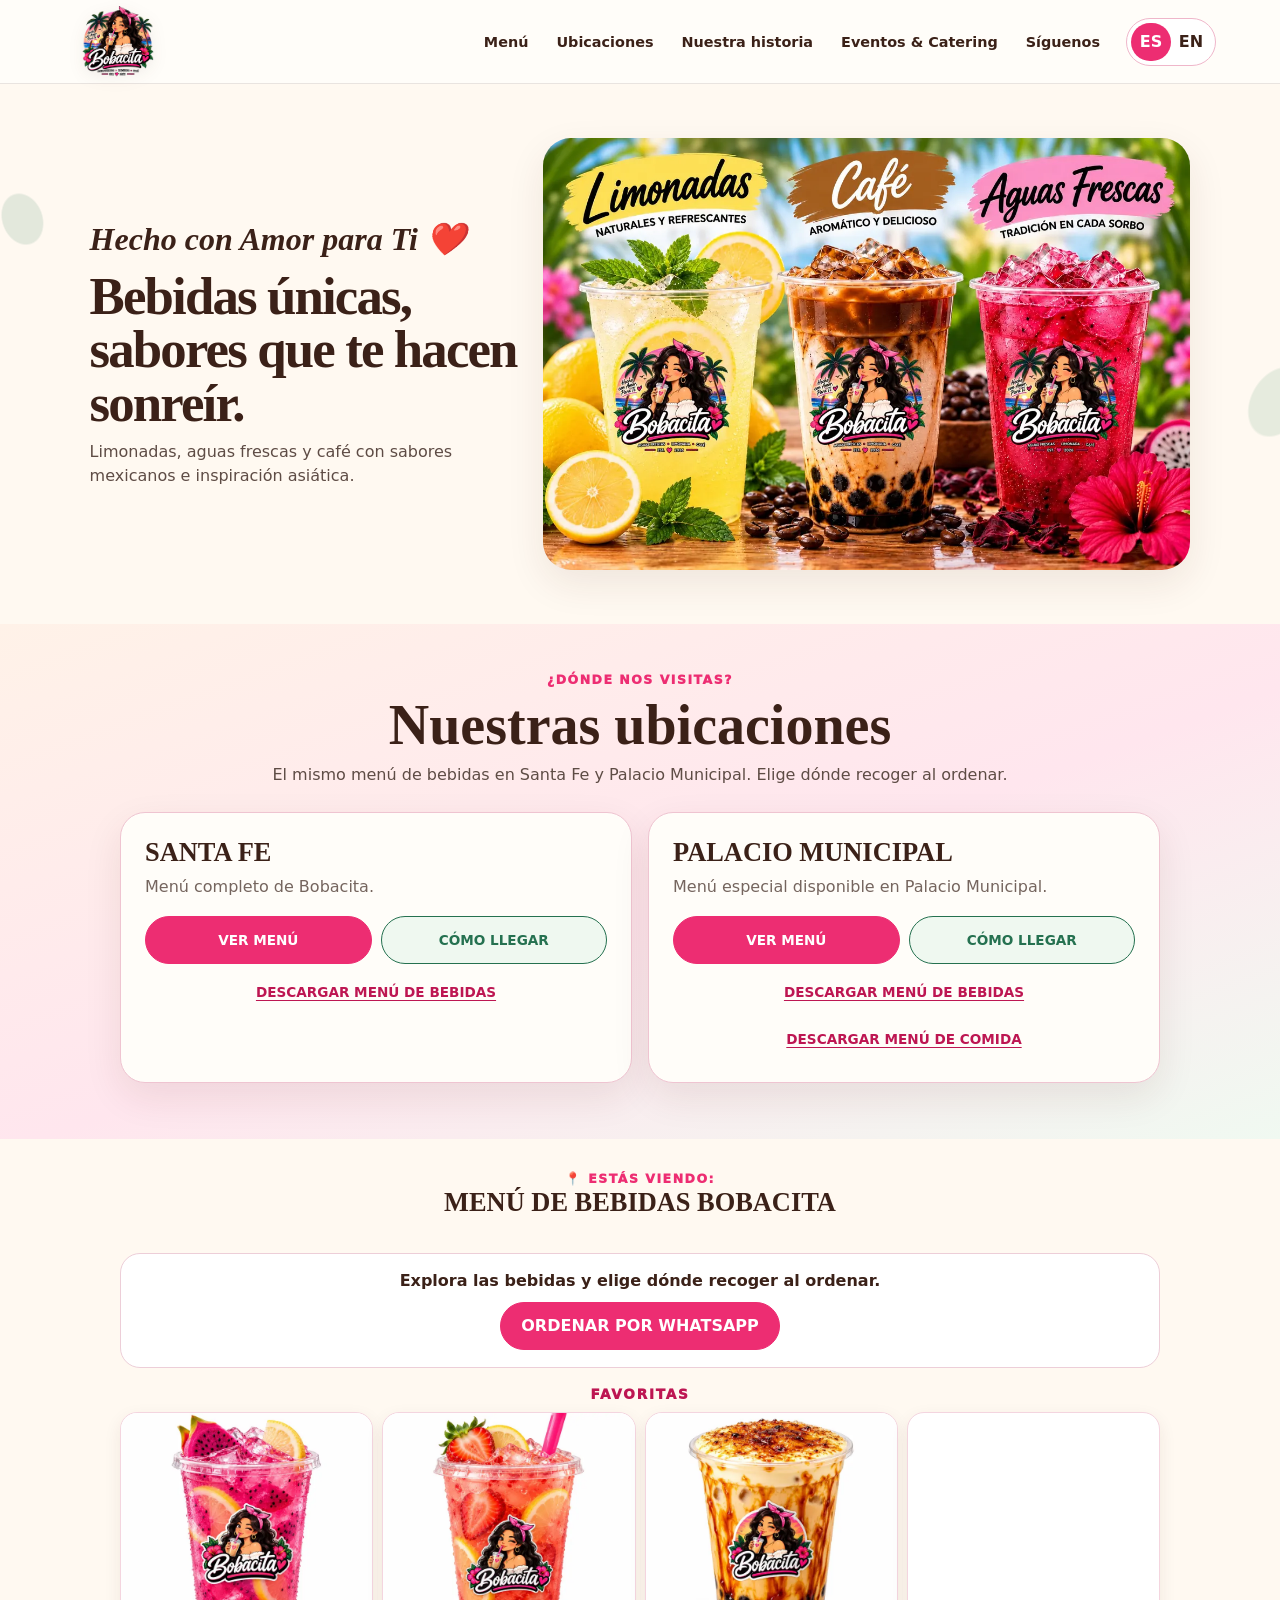
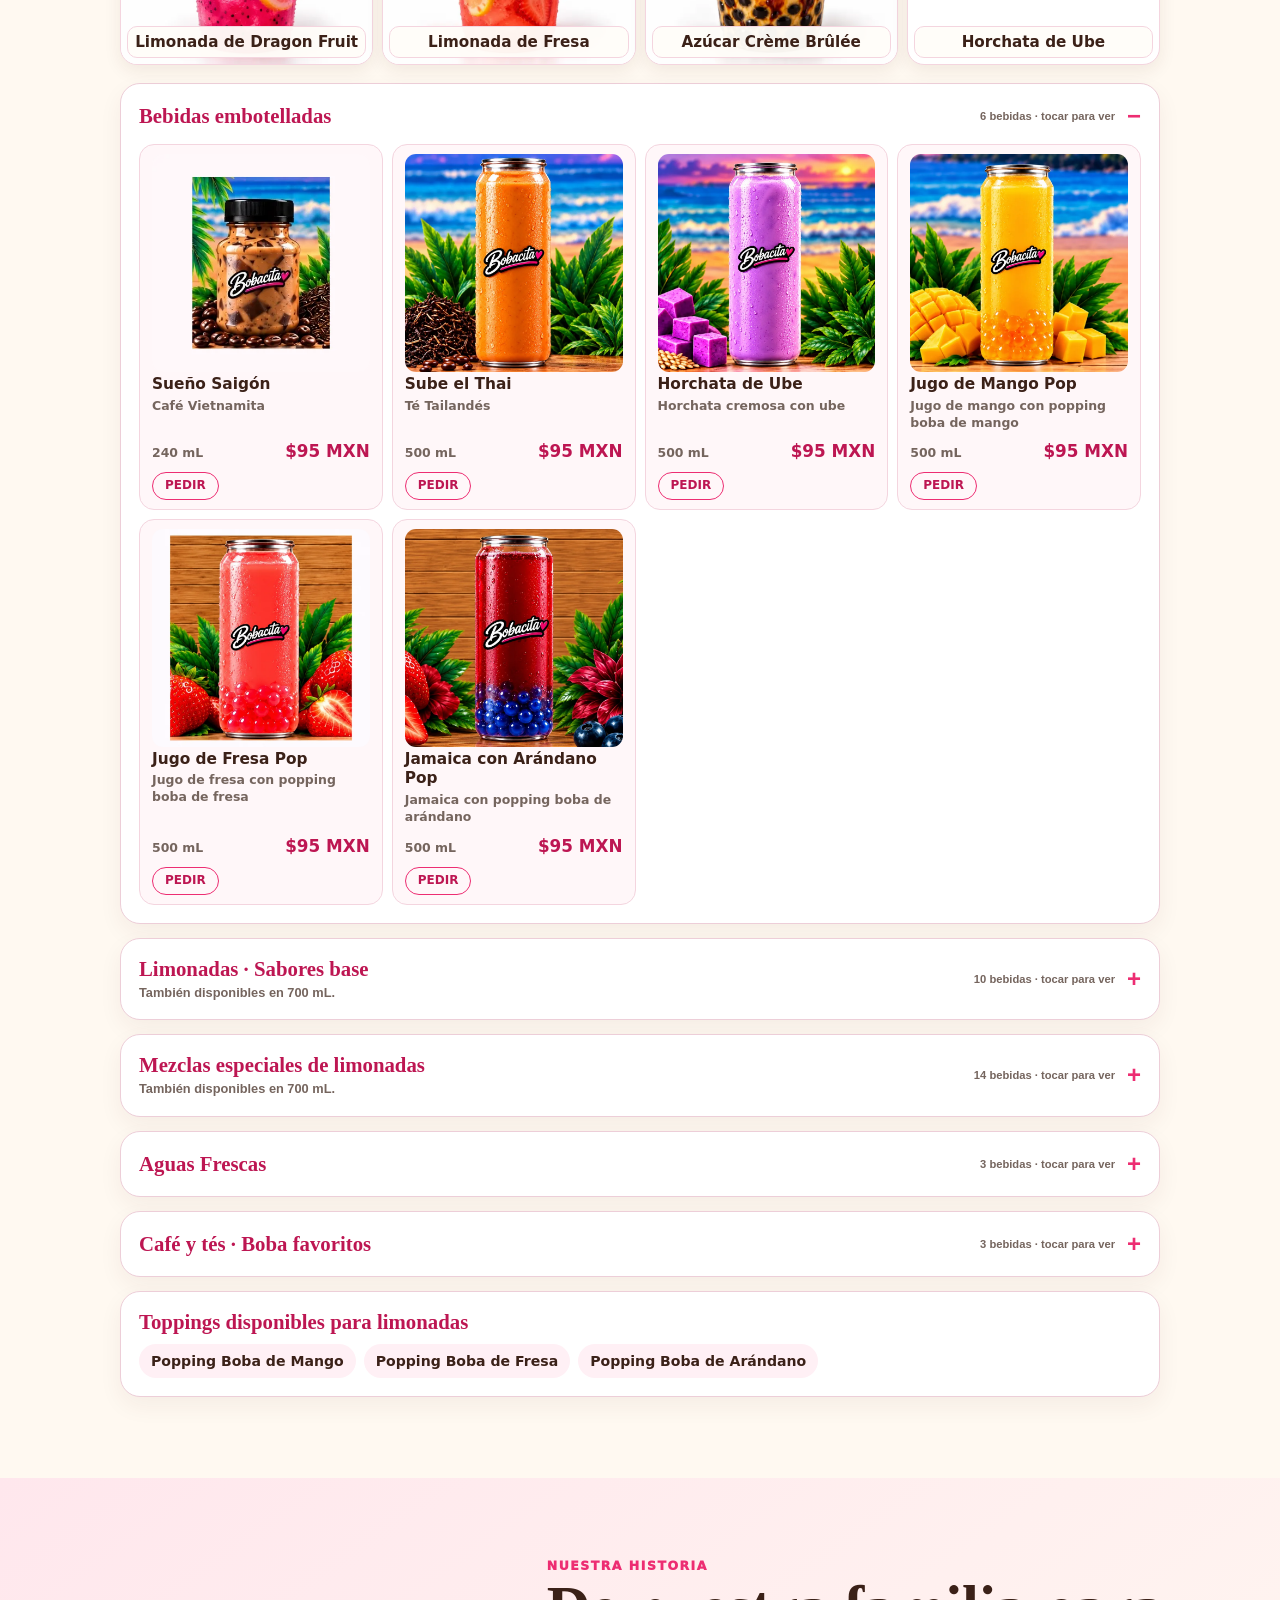
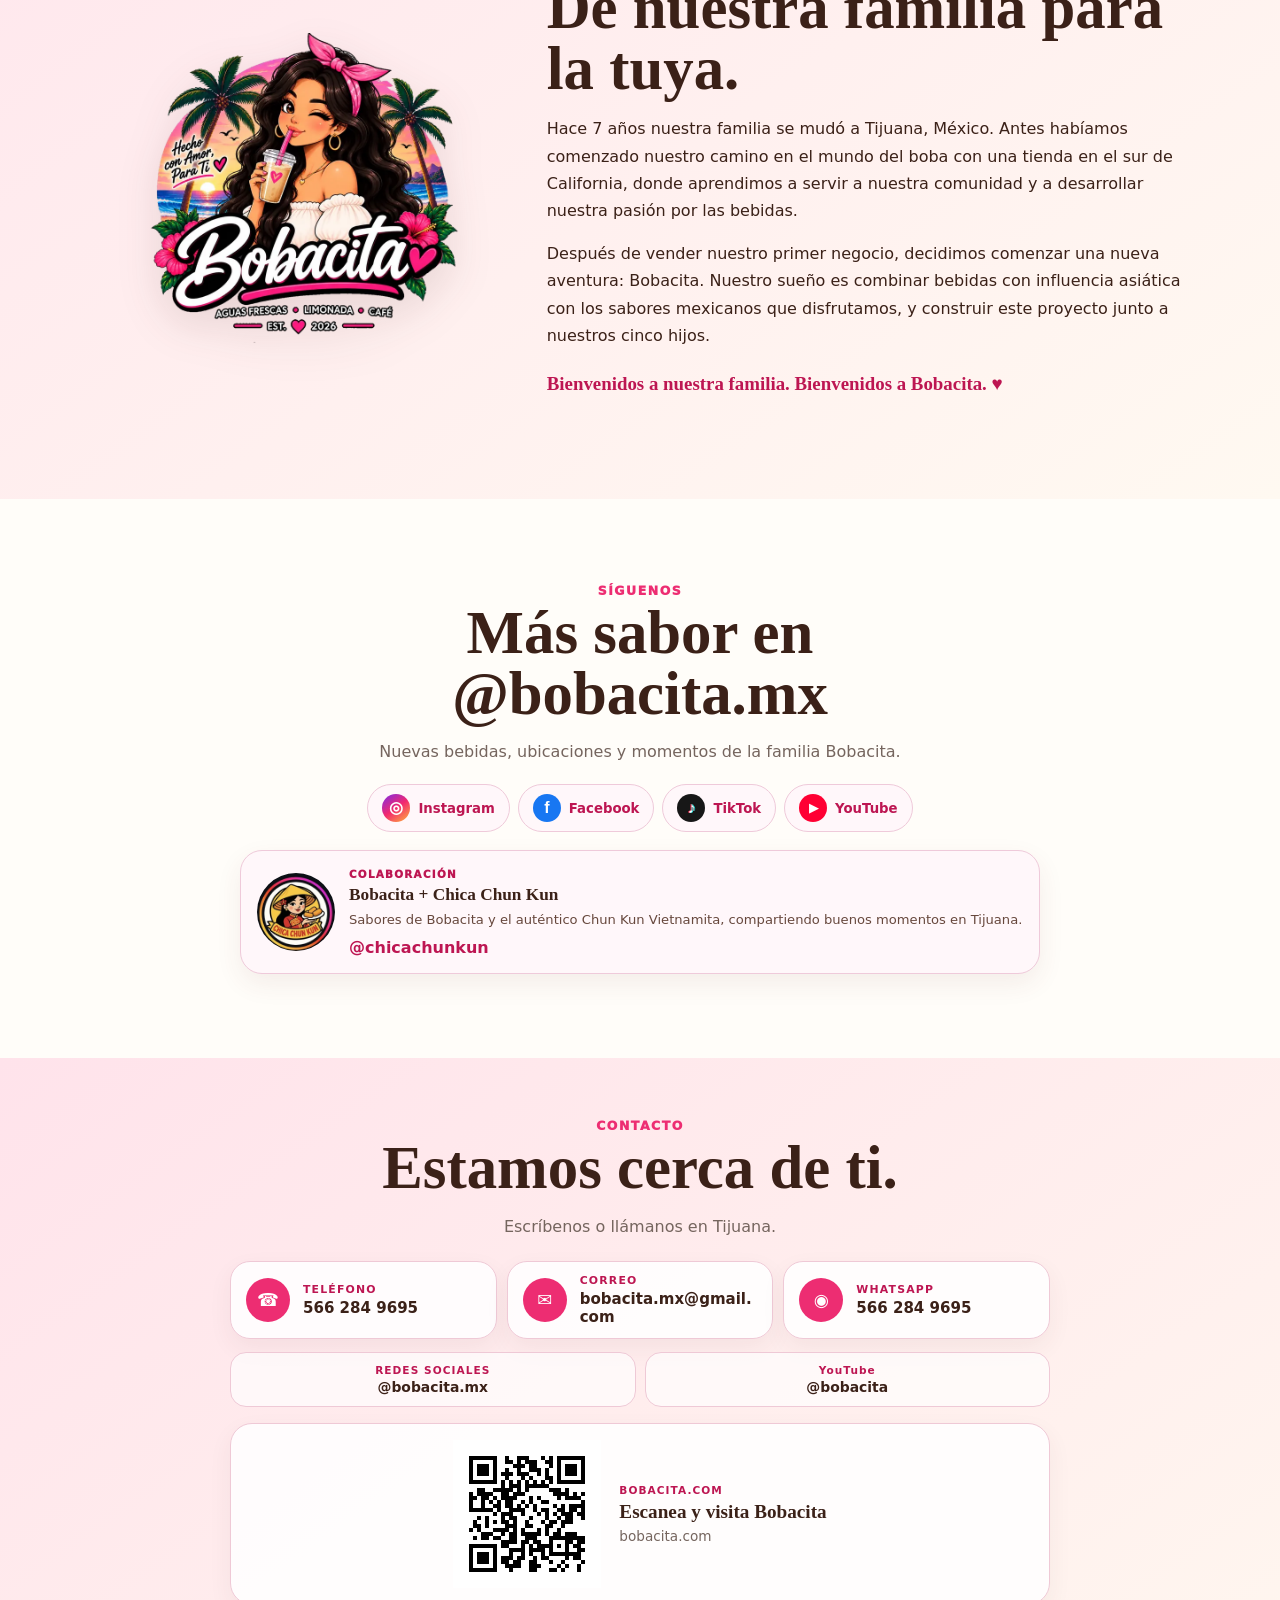
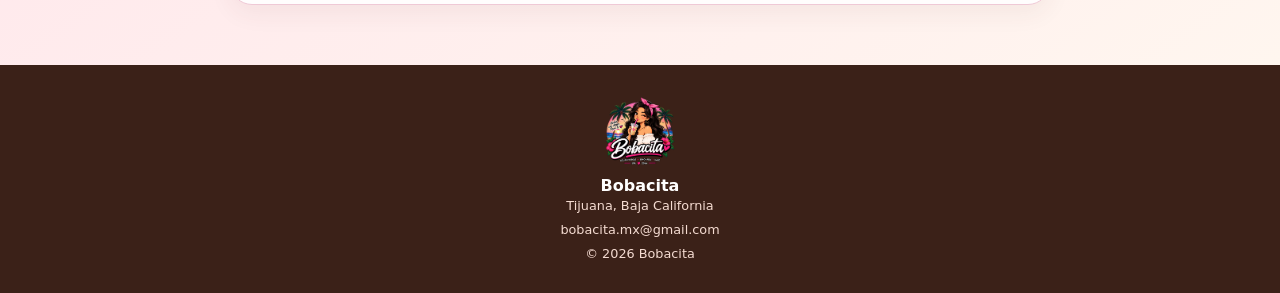
==== index.html @ 95a0b31c "Share Bobacita drinks menu across locations" ====
<!doctype html>
<html lang="es">
<head>
  <meta charset="utf-8">
  <meta name="viewport" content="width=device-width,initial-scale=1">
  <title>Bobacita | Limonadas, Aguas Frescas y Café</title>
  <meta name="description" content="Bobacita en Tijuana: limonadas, aguas frescas, café y boba, hechos con amor para ti.">
  <link rel="icon" href="/favicon.ico?v=20260928-1" sizes="any">
  <link rel="icon" type="image/png" sizes="32x32" href="/favicon-32x32.png?v=20260928-1">
  <link rel="icon" type="image/png" sizes="16x16" href="/favicon-16x16.png?v=20260928-1">
  <link rel="apple-touch-icon" sizes="180x180" href="/apple-touch-icon.png?v=20260928-1">
  <link rel="icon" type="image/png" sizes="192x192" href="/favicon-192x192.png?v=20260928-1">
  <script>if(new URLSearchParams(location.search).get("location") === "palacio-municipal") document.documentElement.classList.add("municipal-direct");</script>
  <style>
:root{
  --pink:#ed2d72;
  --pink-dark:#bd1652;
  --pink-soft:#ffe5ee;
  --cream:#fff9f1;
  --paper:#fffdf9;
  --sand:#f2d1ad;
  --green:#257150;
  --green-soft:#e5f3eb;
  --brown:#3b2118;
  --muted:#75655e;
  --line:rgba(59,33,24,.11);
  --shadow:0 14px 38px rgba(77,38,27,.09);
}
*{box-sizing:border-box}
html{scroll-behavior:smooth;scroll-padding-top:86px}
body{margin:0;background:var(--cream);color:var(--brown);font-family:Inter,ui-sans-serif,system-ui,-apple-system,BlinkMacSystemFont,"Segoe UI",sans-serif;overflow-x:hidden}
img{max-width:100%;display:block}
a{color:inherit;text-decoration:none}
button,summary{font:inherit}
summary{cursor:pointer;list-style:none}
summary::-webkit-details-marker{display:none}

.site-header{position:sticky;top:0;z-index:30;display:flex;align-items:center;height:86px;padding:6px max(14px,4vw);border-bottom:1px solid var(--line);background:rgba(255,253,249,.96);backdrop-filter:blur(14px)}
.brand{display:grid;place-items:center;width:96px;height:74px;margin-right:auto}
.brand img{width:96px;height:74px;object-fit:contain;filter:drop-shadow(0 4px 8px rgba(59,33,24,.08))}
.desktop-nav{display:none}
.lang-switch{display:flex;padding:4px;border:1px solid #efb6ca;border-radius:999px;background:#fff}
.lang-switch button{min-width:40px;min-height:38px;border:0;border-radius:999px;background:transparent;color:var(--brown);font-weight:900;cursor:pointer}
.lang-switch button.active{background:var(--pink);color:#fff}
.menu-toggle{display:grid;width:44px;height:44px;margin-left:8px;place-content:center;gap:5px;border:0;border-radius:13px;background:transparent;cursor:pointer}
.menu-toggle span{display:block;width:23px;height:2px;border-radius:999px;background:var(--brown)}
.mobile-nav{position:fixed;inset:86px 0 auto;z-index:29;padding:12px 18px 20px;border-bottom:1px solid var(--line);background:rgba(255,253,249,.98);box-shadow:0 18px 35px rgba(59,33,24,.12);backdrop-filter:blur(16px)}
.mobile-nav[hidden]{display:none}
.mobile-nav a{display:flex;min-height:48px;align-items:center;justify-content:space-between;padding:10px 12px;border-bottom:1px solid var(--line);font-weight:850}
.mobile-nav a:last-child{border-bottom:0;color:var(--pink-dark)}
html.mobile-menu-open{overflow:hidden}
.lang-switch button:focus-visible,.category-links a:focus-visible,summary:focus-visible,.menu-toggle:focus-visible{outline:3px solid rgba(37,113,80,.35);outline-offset:3px}

.hero{position:relative;display:grid;gap:22px;overflow:hidden;padding:28px 18px 34px;background:var(--cream)}
.hero:before,.hero:after{position:absolute;width:150px;height:210px;background:radial-gradient(ellipse at 20% 20%,#3c8a5c 0 15%,transparent 16%),radial-gradient(ellipse at 70% 35%,#257150 0 13%,transparent 14%);opacity:.12;content:""}
.hero:before{top:70px;left:-70px;transform:rotate(-20deg)}.hero:after{right:-80px;bottom:40px;transform:rotate(30deg)}
.hero-copy{position:relative;z-index:2;max-width:620px;text-align:center}
.love-note,.section-kicker,.mini-label{margin:0;color:var(--pink);font-size:.78rem;font-weight:950;letter-spacing:.12em;text-transform:uppercase}
.love-note{display:inline-flex;color:var(--brown);font-family:Georgia,"Times New Roman",serif;font-size:clamp(1.35rem,6vw,2rem);font-style:italic;font-weight:700;letter-spacing:0;text-transform:none}
h1{max-width:520px;margin:12px auto 9px;font-family:Georgia,"Times New Roman",serif;font-size:clamp(1.8rem,9vw,3.3rem);line-height:1.02;letter-spacing:-.035em}
.hero-text{max-width:520px;margin:auto;color:#5e4c45;font-size:1rem;line-height:1.5}
.hero-drinks{position:relative;z-index:2;margin:0;overflow:hidden;border-radius:28px;background:#eaded7;box-shadow:var(--shadow)}
.hero-drinks img{display:block;width:100%;height:auto;object-fit:contain}

.category-dock{position:relative;z-index:3;margin:-12px 14px 0;padding:22px 14px 16px;border:1px solid var(--line);border-radius:28px;background:var(--paper);box-shadow:var(--shadow)}
.menu-intro{text-align:center}
.menu-intro h2{margin:5px 0 20px;font-family:Georgia,"Times New Roman",serif;font-size:2rem}
.category-links{display:grid;gap:10px}
.drink-categories{display:grid;grid-template-columns:1fr 1fr;gap:10px}
.category-links a{display:flex;min-width:0;min-height:84px;align-items:center;gap:9px;padding:11px;border:1px solid #f2ccd8;border-radius:19px}
.category-lemonades{background:#fff0a9}.category-aguas{background:#ffdce8}
.category-links .category-cafe{grid-column:1/-1;background:#f8dfc8}
.category-icon{display:grid;flex:0 0 38px;width:38px;height:38px;place-items:center;border-radius:13px;background:rgba(255,255,255,.62);font-size:1.35rem}
.category-copy{display:flex;min-width:0;flex:1;flex-direction:column;gap:4px}
.category-links strong{min-width:0;font-size:.91rem;line-height:1.1}
.category-links small{color:#5f4e47;font-size:.69rem;line-height:1.2}
.category-arrow{flex:0 0 auto;color:rgba(59,33,24,.55);font-size:1.5rem;line-height:1}
.toppings-addon{position:relative;min-height:70px!important;border-color:#d9c4ec!important;background:#eadcf8}
.addon-plus{display:grid;width:22px;height:22px;place-items:center;border-radius:50%;background:#65518f;color:#fff;font-size:1rem;font-weight:900}

.featured-promotion-section{padding:46px 18px 18px;scroll-margin-top:88px}
.featured-promotion-card{display:grid;max-width:980px;margin:auto;overflow:hidden;border:1px solid #f2bfd0;border-radius:28px;background:linear-gradient(145deg,#fff8f3,#ffe5ee);box-shadow:var(--shadow)}
.featured-promotion-art{display:grid;place-items:center;padding:13px;background:rgba(255,255,255,.55)}
.featured-promotion-art img{display:block;width:min(100%,320px);height:auto;max-height:440px;border-radius:20px;object-fit:contain}
.featured-promotion-copy{display:flex;flex-direction:column;align-items:flex-start;justify-content:center;padding:22px}
.featured-promotion-copy h2{margin:6px 0 13px;color:var(--brown);font-family:Georgia,"Times New Roman",serif;font-size:clamp(2.15rem,10vw,3.8rem);line-height:.95}
.featured-promotion-copy h2 span{display:block;color:var(--pink-dark);font-family:inherit;font-style:italic}
.featured-promotion-copy h2 small{display:block;margin-top:9px;font-family:inherit;font-size:.48em;line-height:1.1}
.featured-specialty{margin:0 0 6px;color:var(--brown);font-weight:900}
.featured-description{margin:0;color:var(--muted);line-height:1.55}
.featured-section-button{display:inline-flex;min-height:46px;align-items:center;justify-content:center;margin-top:18px;padding:0 24px;border-radius:999px;background:var(--pink);color:#fff;font-weight:950;letter-spacing:.04em;box-shadow:0 9px 20px rgba(219,19,103,.22)}
.featured-section-button:hover{background:var(--pink-dark)}
#brown-sugar-brulee{scroll-margin-top:96px}

.menu-section{padding:64px 18px;border-bottom:1px solid var(--line)}
.section-title-row{display:flex;align-items:end;justify-content:space-between;gap:14px;margin:0 auto 22px;max-width:1120px}
.section-title-row h2,.story-section h2,.social-section h2,.contact-section h2{margin:5px 0 0;font-family:Georgia,"Times New Roman",serif;font-size:clamp(2.15rem,10vw,3.8rem);line-height:1}
.back-link{padding-bottom:4px;color:var(--green);font-size:.78rem;font-weight:900;white-space:nowrap}
.section-hero-photo{position:relative;max-width:1120px;margin:0 auto 18px;overflow:hidden;border-radius:26px;background:#eaded7;box-shadow:var(--shadow)}
.section-hero-photo img{width:100%;aspect-ratio:16/11;object-fit:cover}
.section-hero-photo figcaption{position:absolute;right:10px;bottom:10px;left:10px;padding:11px 13px;border-radius:14px;background:rgba(35,22,17,.7);color:#fff;font-size:.83rem;font-weight:750;backdrop-filter:blur(7px)}
.lemonade-photo-grid{display:grid;gap:14px;max-width:1120px;margin:0 auto 18px}
.lemonade-photo-grid .section-hero-photo{width:100%;margin:0}
.lemonade-photo-grid img{width:100%;height:320px;object-fit:cover;object-position:center 48%}

.spotlight-card{display:grid;grid-template-columns:auto 1fr;gap:13px;max-width:1120px;margin:0 auto 28px;padding:20px;border:1px solid #f2bfd0;border-radius:22px;background:linear-gradient(135deg,#fff,#ffe5ee)}
.spotlight-photo{grid-column:1/-1;margin:-20px -20px 3px;overflow:hidden;border-radius:21px 21px 13px 13px;background:#eaded7}
.spotlight-photo img{width:100%;aspect-ratio:4/3;object-fit:cover;object-position:center 48%}
.spotlight-mark{display:grid;width:46px;height:46px;place-items:center;border-radius:15px;background:var(--pink);color:#fff;font-size:1.25rem}
.spotlight-card h3{margin:3px 0 6px;font-size:1.24rem}
.spotlight-card p{margin:0;color:var(--muted);line-height:1.5}
.spotlight-card details{grid-column:1/-1}
.spotlight-card summary,.featured-copy summary{display:flex;min-height:44px;align-items:center;justify-content:center;border:1px solid #efabc2;border-radius:999px;color:var(--pink-dark);font-weight:900}
.spotlight-card details[open] summary,.featured-copy details[open] summary{background:var(--pink);color:#fff}
.spotlight-card details>p,.featured-copy details>p{margin-top:11px;padding:13px;border-radius:14px;background:#fff;line-height:1.5}

.flavor-block,.mixes-accordion{max-width:1120px;margin-right:auto;margin-left:auto}
.subheading-row{display:flex;align-items:center;justify-content:space-between;margin-bottom:12px}
.subheading-row h3{margin:0;font-size:1.22rem}
.subheading-row span{color:var(--muted);font-size:.8rem;font-weight:800}
.flavor-chips{display:grid;grid-template-columns:repeat(3,minmax(0,1fr));gap:8px}
.flavor-chips span{display:grid;min-height:46px;place-items:center;padding:8px;border:1px solid #efcfda;border-radius:15px;background:var(--paper);font-size:.84rem;font-weight:850;text-align:center}
.mixes-accordion{margin-top:22px;border:1px solid var(--line);border-radius:22px;background:var(--paper);box-shadow:0 10px 25px rgba(72,39,29,.05)}
.mixes-accordion>summary{display:flex;min-height:72px;align-items:center;justify-content:space-between;gap:15px;padding:13px 16px}
.mixes-accordion summary span:first-child{display:flex;flex-direction:column;gap:4px}
.mixes-accordion summary small{color:var(--pink);font-size:.67rem;font-weight:900;letter-spacing:.1em}
.mixes-accordion summary strong{font-size:1.03rem}
.summary-action{padding:8px 10px;border-radius:999px;background:var(--green);color:#fff;font-size:.75rem;font-weight:900;white-space:nowrap}
.mix-grid{display:grid;gap:8px;padding:0 12px 14px}
.mix-grid article{padding:13px;border-radius:15px;background:#fff4f7}
.mix-grid h4{margin:0 0 4px;font-size:.93rem}
.mix-grid p{margin:0;color:var(--muted);font-size:.82rem;line-height:1.4}

.aguas-section{background:#f4fbf7}
.agua-cards{display:grid;grid-template-columns:1fr 1fr;gap:10px;max-width:900px;margin:auto}
.agua-card{overflow:hidden;border:1px solid #cfe3d8;border-radius:22px;background:#fff;box-shadow:0 10px 24px rgba(45,93,68,.08)}
.agua-photo{height:220px;overflow:hidden;background:#eaded7}
.agua-photo img{width:100%;height:100%;object-fit:cover;object-position:center}
.agua-card summary{display:grid;min-height:130px;align-content:start;gap:9px;padding:0 0 14px;text-align:center}
.agua-card summary>span{margin-inline:12px}
.agua-card summary>span:not(.details-label){display:flex;min-width:0;flex-direction:column;gap:5px}
.agua-card small{color:var(--muted);font-size:.78rem;line-height:1.35}
.details-label{color:var(--green);font-size:.72rem;font-weight:900;text-align:right}
.agua-card .details-label{display:grid;min-height:38px;place-items:center;border-radius:999px;background:var(--green);color:#fff;text-align:center}
.agua-card>p{margin:0 10px 10px;padding:12px;border-radius:14px;background:var(--green-soft);font-size:.85rem;line-height:1.45}

.weekly-special-section{padding:54px 18px;background:linear-gradient(145deg,#f3e5ff,#fff4fa)}
.weekly-special-card{display:grid;max-width:920px;margin:auto;overflow:hidden;border:1px solid #d9b9e9;border-radius:26px;background:#fff;box-shadow:var(--shadow)}
.weekly-special-photo{height:320px;overflow:hidden;background:#eaded7}
.weekly-special-photo img{width:100%;height:100%;object-fit:cover;object-position:center 48%}
.weekly-special-copy{padding:20px}
.weekly-special-copy h2{margin:6px 0 12px;font-family:Georgia,"Times New Roman",serif;font-size:2rem;line-height:1}
.weekly-special-copy h3{margin:0 0 8px;color:#6d2c91;font-family:Georgia,"Times New Roman",serif;font-size:1.55rem}
.weekly-special-copy p:last-child{margin:0;color:var(--muted);line-height:1.5}

.cafe-section{background:#fff8f1}
.featured-drinks{display:grid;gap:18px;max-width:1120px;margin:auto}
.featured-drink{overflow:hidden;border:1px solid #ead4c4;border-radius:26px;background:#fff;box-shadow:var(--shadow)}
.clean-photo{aspect-ratio:7/10;overflow:hidden;background:#d9c0a7}
.clean-photo img{width:100%;height:100%;object-fit:cover;object-position:center 55%}
.clean-photo-saigon img{object-position:center 54%}
.clean-photo-brulee img{transform:scale(1.07);transform-origin:center}
.featured-copy{padding:20px}
.drink-heading{display:flex;align-items:start;justify-content:space-between;gap:12px}
.featured-copy h3{margin:4px 0 0;font-family:Georgia,serif;font-size:1.8rem;line-height:1}
.featured-copy>p{color:var(--muted);line-height:1.52}
.featured-copy details{margin-top:16px}

.toppings-section{background:#f8f7ff}
.section-lead{max-width:1120px;margin:-8px auto 20px;color:var(--muted);line-height:1.5}
.topping-cards{display:grid;grid-template-columns:repeat(2,minmax(0,1fr));gap:8px;max-width:1120px;margin:auto}
.topping-card{min-width:0;overflow:hidden;border:1px solid #ded9ef;border-radius:20px;background:#fff;box-shadow:0 10px 22px rgba(68,54,109,.07)}
.topping-photo{width:100%;height:112px;margin:0 0 6px;overflow:hidden;background:#fff}
.topping-photo img{width:100%;height:100%;object-fit:cover;object-position:center}
.topping-card summary{position:relative;display:flex;min-height:112px;flex-direction:column;align-items:center;gap:4px;padding:12px 8px 40px;text-align:center}
.topping-card summary strong{font-size:.78rem;line-height:1.15}
.topping-card small{color:var(--pink-dark);font-size:.7rem;font-weight:900;line-height:1.2}
.plus{display:grid;width:32px;height:32px;place-items:center;border-radius:50%;background:#f0edf8;color:#65528e;font-size:1.2rem;font-weight:900}
.topping-card .plus{position:absolute;right:50%;bottom:7px;transform:translateX(50%)}
.topping-card[open] .plus{transform:translateX(50%) rotate(45deg)}
.topping-card>p{margin:0 7px 7px;padding:9px;border-radius:12px;background:#f4f1fb;font-size:.72rem;line-height:1.35;text-align:center}
.tajin-note{max-width:820px;margin:14px auto 0;color:var(--muted);font-size:.78rem;line-height:1.45}

.promo-modal[hidden]{display:none}
.promo-modal{position:fixed;z-index:100;inset:0;display:grid;place-items:center;padding:16px}
.promo-backdrop{position:absolute;inset:0;background:rgba(44,24,18,.62);backdrop-filter:blur(5px)}
.promo-dialog{position:relative;width:min(92vw,520px);max-height:calc(100dvh - 32px);overflow:hidden;border:1px solid rgba(237,45,114,.24);border-radius:26px;background:#2d1a14;box-shadow:0 24px 70px rgba(48,23,17,.3)}
.promo-image{display:grid;min-height:0;place-items:center;overflow:hidden;background:#2d1a14}
.promo-image img{width:100%;height:auto;max-height:calc(100dvh - 32px);object-fit:contain}
.promo-close{position:absolute;z-index:2;top:10px;right:10px;display:grid;width:44px;height:44px;place-items:center;border:1px solid rgba(59,33,24,.12);border-radius:50%;background:rgba(255,253,249,.96);color:var(--brown);box-shadow:0 5px 15px rgba(59,33,24,.14);font-size:1.55rem;line-height:1;cursor:pointer}
.promo-actions{position:absolute;z-index:1;inset:0;pointer-events:none}
.promo-primary,.promo-secondary{position:absolute;left:30%;width:40%;height:8.2%;padding:0;border:0;border-radius:999px;background:transparent;color:transparent;font-size:0;cursor:pointer;pointer-events:auto}
.promo-primary{top:79.5%}
.promo-secondary{top:87.7%}
.visually-hidden{position:absolute!important;width:1px!important;height:1px!important;padding:0!important;margin:-1px!important;overflow:hidden!important;clip:rect(0,0,0,0)!important;white-space:nowrap!important;border:0!important}
.promo-close:focus-visible,.promo-primary:focus-visible,.promo-secondary:focus-visible{outline:3px solid rgba(37,113,80,.4);outline-offset:3px}
html.promo-open,html.promo-open body{overflow:hidden;overscroll-behavior:none}

.story-section{display:grid;gap:28px;padding:66px 20px;background:linear-gradient(145deg,#ffe7ed,#fff9f1)}
.story-logo{display:grid;place-items:center}
.story-logo img{width:min(310px,82vw);height:auto;max-height:360px;object-fit:contain;object-position:center;filter:drop-shadow(0 14px 20px rgba(76,35,29,.12))}
.story-section>div:last-child{max-width:760px}
.story-section p:not(.section-kicker){font-size:1rem;line-height:1.7}
.story-signature{color:var(--pink-dark);font-family:Georgia,serif;font-size:1.18rem!important;font-weight:700}

.social-section{padding:64px 18px;background:var(--paper)}
.social-copy{max-width:720px;margin:0 auto 20px;text-align:center}
.social-copy p:last-child{color:var(--muted);line-height:1.5}
.social-gallery{display:grid;grid-template-columns:1fr 1fr;gap:9px;max-width:800px;margin:auto}
.social-gallery a{position:relative;min-height:180px;overflow:hidden;border-radius:19px;background:#eaded7}
.social-feature-wide{grid-column:1/-1;min-height:220px!important}
.social-gallery img{width:100%;height:100%;min-height:180px;object-fit:cover;transition:transform .2s}
.social-gallery .social-saigon img{object-position:center 56%}
.social-gallery span{position:absolute;right:9px;bottom:9px;left:9px;padding:9px 10px;border-radius:12px;background:rgba(47,25,18,.72);color:#fff;font-size:.72rem;font-weight:850;text-align:center;backdrop-filter:blur(6px)}
.social-gallery a:hover img{transform:scale(1.03)}
.social-links{display:flex;max-width:800px;flex-wrap:wrap;justify-content:center;gap:8px;margin:16px auto 0}
.social-links a{display:flex;min-height:48px;align-items:center;gap:8px;padding:0 14px;border:1px solid #efcada;border-radius:999px;background:#fff7fa;color:var(--pink-dark);font-size:.83rem;font-weight:900}
.collaboration-card{display:grid;max-width:800px;grid-template-columns:78px 1fr;gap:14px;align-items:center;margin:18px auto 0;padding:16px;border:1px solid #efcada;border-radius:22px;background:#fff7fa;box-shadow:0 10px 26px rgba(109,49,49,.08);text-align:left}
.collaboration-card>img{width:78px;height:78px;border-radius:50%;object-fit:cover}
.collaboration-card h3{margin:3px 0 6px;font-family:Georgia,serif;font-size:1.08rem;line-height:1.18}
.collaboration-card p{margin:0;color:#67483d;font-size:.82rem;line-height:1.42}
.collaboration-card .section-kicker{color:var(--pink-dark);font-size:.65rem}
.collaboration-card a{display:inline-flex;margin-top:8px;color:var(--pink-dark);font-weight:900}
.platform-icon{display:grid;width:28px;height:28px;place-items:center;border-radius:50%;color:#fff;font-family:Arial,sans-serif;font-size:1rem;font-style:normal;font-weight:900;line-height:1}
.instagram .platform-icon{background:linear-gradient(145deg,#7d2ae8,#f22970,#ffb438)}
.facebook .platform-icon{background:#1877f2}
.tiktok .platform-icon{background:#171717;text-shadow:1px 0 #25f4ee,-1px 0 #fe2c55}
.youtube .platform-icon{background:#ff0033;font-size:.75rem}

.contact-section{padding:60px 18px;background:linear-gradient(145deg,#ffe3eb,#fff6ef)}
.contact-copy{max-width:700px;margin:0 auto 22px;text-align:center}
.contact-copy>p:last-child{color:var(--muted);line-height:1.5}
.contact-grid{display:grid;gap:10px;max-width:820px;margin:auto}
.contact-card{display:flex;min-width:0;min-height:72px;align-items:center;gap:13px;padding:12px 15px;border:1px solid #efc9d6;border-radius:20px;background:rgba(255,255,255,.88);box-shadow:0 9px 24px rgba(82,43,43,.06)}
a.contact-card{transition:transform .18s,box-shadow .18s}
a.contact-card:hover{transform:translateY(-2px);box-shadow:0 13px 28px rgba(82,43,43,.1)}
.contact-icon{display:grid;width:44px;height:44px;flex:0 0 44px;place-items:center;border-radius:50%;background:var(--pink);color:#fff;font-size:1.1rem;font-weight:900}
.contact-card>span:last-child{display:flex;min-width:0;flex-direction:column;gap:3px}
.contact-card small{color:var(--pink-dark);font-size:.68rem;font-weight:900;letter-spacing:.11em}
.contact-card strong{overflow-wrap:anywhere;font-size:.94rem}
.contact-socials{display:flex;max-width:820px;flex-wrap:wrap;justify-content:center;gap:9px;margin:13px auto 0}
.contact-socials span{display:flex;min-width:150px;flex:1;flex-direction:column;align-items:center;gap:3px;padding:11px 14px;border:1px solid #efc9d6;border-radius:16px;background:rgba(255,255,255,.68)}
.contact-socials small{color:var(--pink-dark);font-size:.66rem;font-weight:900;letter-spacing:.1em}
.contact-socials strong{font-size:.87rem}
.qr-card{display:flex;max-width:820px;align-items:center;justify-content:center;gap:18px;margin:16px auto 0;padding:16px;border:1px solid #efc9d6;border-radius:22px;background:rgba(255,255,255,.88);box-shadow:0 9px 24px rgba(82,43,43,.06)}
.qr-card img{width:148px;height:148px;flex:0 0 148px;object-fit:contain;background:#fff}
.qr-card>span{display:flex;min-width:0;flex-direction:column;gap:5px}
.qr-card small{color:var(--pink-dark);font-size:.66rem;font-weight:900;letter-spacing:.1em}
.qr-card strong{font-family:Georgia,serif;font-size:1.2rem;line-height:1.15}
.qr-card em{color:var(--muted);font-size:.85rem;font-style:normal}

footer{display:grid;justify-items:center;gap:9px;padding:32px 20px;background:var(--brown);color:#fff;text-align:center}
footer img{width:82px;height:70px;object-fit:contain}
footer div{display:flex;flex-direction:column;gap:3px}
footer span,footer a{font-size:.8rem;color:#f4dbd1}

@media(max-width:619px){
  .dragon-spotlight .spotlight-photo img{height:320px;aspect-ratio:auto;object-fit:cover;object-position:center 48%}
  .clean-photo{aspect-ratio:4/5}
  .clean-photo img{object-position:center 52%}
  .clean-photo-saigon img{object-position:center 50%}
  .story-logo img{max-height:310px}
}

@media(max-width:350px){
  .site-header{padding-inline:12px}
  .brand{width:86px}.brand img{width:86px}
  .hero{padding-inline:16px}
  .category-dock{margin-inline:10px;padding-inline:12px}
  .category-links a{padding-inline:9px}.category-links strong{font-size:.82rem}
  .menu-section{padding-inline:14px}
  .flavor-chips{grid-template-columns:1fr 1fr}
  .topping-card summary strong{font-size:.7rem}
  .social-links a{padding-inline:11px}
  .qr-card{gap:12px;padding:12px}.qr-card img{width:126px;height:126px;flex-basis:126px}.qr-card strong{font-size:1.05rem}
}

@media(min-width:620px){
  .hero{grid-template-columns:.8fr 1.2fr;align-items:center;padding:54px 7vw}
  .hero-copy{text-align:left}.hero-copy h1,.hero-copy .hero-text{margin-left:0}
  .category-dock{max-width:1120px;margin:-26px auto 0;padding:28px}
  .featured-promotion-section{padding:64px 6vw 26px}
  .featured-promotion-card{grid-template-columns:minmax(280px,.85fr) minmax(320px,1.15fr);align-items:stretch}
  .featured-promotion-art{padding:20px}
  .featured-promotion-art img{width:min(100%,360px);max-height:480px}
  .featured-promotion-copy{padding:34px clamp(28px,5vw,58px)}
  .drink-categories{grid-template-columns:repeat(3,1fr)}
  .category-links .category-cafe{grid-column:auto}
  .section-hero-photo img{aspect-ratio:16/7}
  .lemonade-photo-grid{grid-template-columns:1fr 1fr}.lemonade-photo-grid img{height:440px;aspect-ratio:auto}
  .flavor-chips{grid-template-columns:repeat(5,1fr)}
  .mix-grid{grid-template-columns:1fr 1fr}
  .featured-drinks{grid-template-columns:repeat(3,1fr)}
  .agua-photo{height:300px}
  .topping-photo{height:210px}
  .topping-cards{grid-template-columns:repeat(3,minmax(0,1fr))}
  .weekly-special-card{grid-template-columns:1.1fr .9fr;align-items:center}.weekly-special-photo{height:440px}
  .clean-photo{height:auto}
  .story-section{grid-template-columns:.8fr 1.2fr;align-items:center;padding:80px 7vw}
  .contact-grid{grid-template-columns:1fr 1fr}.contact-grid .contact-card:last-child{grid-column:1/-1}
}

@media(min-width:1000px){
  .topping-cards{grid-template-columns:repeat(5,minmax(0,1fr))}
}

@media(min-width:900px){
  .site-header{height:84px;padding-inline:5vw}
  .brand{width:108px;height:72px}.brand img{width:108px;height:72px}
  .desktop-nav{display:flex;gap:28px;margin-right:26px;font-size:.9rem;font-weight:850}
  .desktop-nav a:hover{color:var(--pink)}
  .menu-toggle{display:none}
  .mobile-nav{display:none!important}
  .menu-section{padding:90px 6vw}
  .section-title-row{margin-bottom:30px}
  .spotlight-card{grid-template-columns:auto minmax(0,1fr) 200px;align-items:center}
  .spotlight-card details{grid-column:auto}
  .social-section{padding:84px 6vw}
  .contact-grid{grid-template-columns:repeat(3,1fr)}.contact-grid .contact-card:last-child{grid-column:auto}
}
  </style>
<link rel="stylesheet" href="locations.css?v=20261108-shared-menu">
</head>
<body>
  <header class="site-header">
    <a class="brand" href="#inicio" aria-label="Bobacita">
      <img src="assets/web/bobacita-logo.webp" width="600" height="600" alt="Bobacita" decoding="async" fetchpriority="high">
    </a>
    <nav class="desktop-nav" aria-label="Navegación principal" data-i18n-aria="main_navigation">
      <a href="#menu" data-i18n="nav_menu">Menú</a>
      <a href="#ubicaciones" data-i18n="nav_locations">Ubicaciones</a>
      <a href="#historia" data-i18n="nav_story">Nuestra historia</a>
      <a href="catering.html" data-i18n="nav_catering">Eventos &amp; Catering</a>
      <a href="#siguenos" data-i18n="nav_follow">Síguenos</a>
    </nav>
    <div class="lang-switch" aria-label="Cambiar idioma" data-i18n-aria="language_switch">
      <button class="active" type="button" data-lang="es" aria-pressed="true">ES</button>
      <button type="button" data-lang="en" aria-pressed="false">EN</button>
    </div>
    <button class="menu-toggle" type="button" aria-label="Abrir menú" aria-expanded="false" aria-controls="mobile-navigation" data-i18n-aria="open_menu"><span></span><span></span><span></span></button>
  </header>
  <nav class="mobile-nav" id="mobile-navigation" aria-label="Navegación móvil" data-i18n-aria="mobile_navigation" hidden>
    <a href="#inicio" data-i18n="nav_home">Inicio <span aria-hidden="true">›</span></a>
    <a href="#menu" data-i18n="nav_menu">Menú <span aria-hidden="true">›</span></a>
    <a href="#ubicaciones" data-i18n="nav_locations">Ubicaciones <span aria-hidden="true">›</span></a>
    <a href="#featured-drink" data-i18n="nav_featured">Bebida destacada <span aria-hidden="true">›</span></a>
    <a href="#historia" data-i18n="nav_story">Nuestra historia <span aria-hidden="true">›</span></a>
    <a href="#siguenos" data-i18n="nav_follow">Síguenos <span aria-hidden="true">›</span></a>
    <a href="catering.html" data-i18n="nav_catering">Eventos &amp; Catering <span aria-hidden="true">›</span></a>
  </nav>

  <main>
    <section class="municipal-order-hero" id="municipal-order-hero" hidden aria-labelledby="municipal-page-title">
      <div class="municipal-order-inner">
        <p class="municipal-order-brand">BOBACITA</p>
        <h1 id="municipal-page-title" data-i18n="municipal_page_title">📍 PALACIO MUNICIPAL</h1>
        <p class="municipal-order-status" data-i18n="municipal_current_menu">MENÚ Y PRECIOS ACTUALIZADOS</p>
        <div class="municipal-order-actions">
          <a class="municipal-whatsapp" data-municipal-whatsapp href="#municipal-menu" data-i18n="municipal_order_whatsapp">ORDENAR POR WHATSAPP</a>
          <a class="municipal-call" data-municipal-call href="tel:+525662849695" data-i18n="municipal_call">LLAMAR PARA ORDENAR</a>
        </div>
        <div class="municipal-order-secondary">
          <a href="#municipal-menu" data-i18n="municipal_view_menu">VER MENÚ</a>
          <a data-municipal-directions href="https://maps.app.goo.gl/sFQaknf4Np5rZkrQ9?g_st=ic" target="_blank" rel="noopener" data-i18n="directions">CÓMO LLEGAR</a>
          <a href="/#ubicaciones" data-i18n="change_location">CAMBIAR UBICACIÓN</a>
        </div>
      </div>
    </section>
    <section class="hero" id="inicio">
      <div class="hero-copy">
        <p class="love-note" data-i18n="love_note">Hecho con Amor para Ti ❤️</p>
        <h1 data-i18n="hero_title">Bebidas únicas, sabores que te hacen sonreír.</h1>
        <p class="hero-text" data-i18n="hero_text">Limonadas, aguas frescas y café con sabores mexicanos e inspiración asiática.</p>
      </div>
      <figure class="hero-drinks">
        <img src="assets/web/three-category-website.webp" width="1200" height="800" alt="Bobacita con Limonadas, Café y Aguas Frescas" data-i18n-alt="hero_drinks_alt" decoding="async" fetchpriority="high">
      </figure>
    </section>

    <section class="locations-section" id="ubicaciones" aria-labelledby="locations-title">
      <div class="locations-heading">
        <p class="section-kicker" data-i18n="locations_prompt">¿DÓNDE NOS VISITAS?</p>
        <h2 id="locations-title" data-i18n="locations_title">Nuestras ubicaciones</h2>
        <p data-i18n="locations_subtitle">Encuentra tu Bobacita y descubre el menú disponible en cada ubicación.</p>
      </div>
      <div class="location-cards" id="location-cards"></div>
    </section>

    <section class="location-menu-heading" id="location-menu-heading" hidden aria-live="polite">
      <p class="section-kicker" data-i18n="location_menu_kicker">📍 ESTÁS VIENDO:</p>
      <p class="current-location-name" id="current-location-name"></p>
      <h2 id="selected-menu-title"></h2>
      <a href="#ubicaciones" id="change-location" data-i18n="change_location">CAMBIAR UBICACIÓN</a>
    </section>
    <div class="official-artwork" id="official-artwork" hidden></div>
    <section class="municipal-menu" id="municipal-menu" hidden aria-labelledby="selected-menu-title">
      <div class="shared-order-callout">
        <p data-i18n="pickup_intro">Explora las bebidas y elige dónde recoger al ordenar.</p>
        <button type="button" id="choose-pickup" data-i18n="municipal_order_whatsapp">ORDENAR POR WHATSAPP</button>
      </div>
      <div id="municipal-favorites" class="municipal-favorites" hidden></div>
      <div id="municipal-products" class="municipal-products"></div>
      <div class="municipal-order-again" id="municipal-order-again" hidden>
        <a class="municipal-whatsapp" data-municipal-whatsapp href="#municipal-menu" data-i18n="municipal_order_whatsapp">ORDENAR POR WHATSAPP</a>
        <a data-municipal-directions href="https://maps.app.goo.gl/sFQaknf4Np5rZkrQ9?g_st=ic" target="_blank" rel="noopener" data-i18n="directions">CÓMO LLEGAR</a>
      </div>
      <div id="municipal-artwork" class="municipal-artwork"></div>
    </section>
    <a class="municipal-sticky-order municipal-whatsapp" id="municipal-sticky-order" data-municipal-whatsapp data-i18n="municipal_order_whatsapp" href="#municipal-menu" hidden>ORDENAR POR WHATSAPP</a>

    <dialog class="pickup-dialog" id="pickup-dialog" aria-labelledby="pickup-dialog-title">
      <form method="dialog"><button class="pickup-close" aria-label="Cerrar" data-i18n-aria="pickup_close">×</button></form>
      <h2 id="pickup-dialog-title" data-i18n="pickup_title">¿Dónde recoges tu pedido?</h2>
      <p data-i18n="pickup_description">Elige tu ubicación para continuar por WhatsApp.</p>
      <div class="pickup-options" id="pickup-options"></div>
    </dialog>

    <section class="category-dock" id="menu" aria-labelledby="menu-title" data-location-menu="santa-fe" hidden>
      <div class="menu-intro">
        <p class="section-kicker" data-i18n="menu_kicker">ENCUENTRA TU FAVORITA</p>
        <h2 id="menu-title" data-i18n="menu_title">¿Qué se te antoja?</h2>
      </div>
      <nav class="category-links" aria-label="Categorías del menú" data-i18n-aria="menu_categories">
        <div class="drink-categories">
          <a class="category-lemonades" href="#limonadas"><span class="category-icon" aria-hidden="true">🍋</span><span class="category-copy"><strong data-i18n="category_lemonades">Limonadas</strong><small data-i18n="category_lemonades_desc">Frescas y frutales</small></span><span class="category-arrow" aria-hidden="true">›</span></a>
          <a class="category-aguas" href="#aguas"><span class="category-icon" aria-hidden="true">🌺</span><span class="category-copy"><strong data-i18n="category_aguas">Aguas Frescas</strong><small data-i18n="category_aguas_desc">Tradición en cada sorbo</small></span><span class="category-arrow" aria-hidden="true">›</span></a>
          <a class="category-cafe" href="#cafe"><span class="category-icon" aria-hidden="true">☕</span><span class="category-copy"><strong data-i18n="category_cafe">Café</strong><small data-i18n="category_cafe_desc">Inspiración asiática</small></span><span class="category-arrow" aria-hidden="true">›</span></a>
        </div>
        <a class="toppings-addon" href="#toppings"><span class="category-icon" aria-hidden="true">🧋</span><span class="addon-plus" aria-hidden="true">+</span><span class="category-copy"><strong data-i18n="toppings_personalize">Toppings · Personaliza tu bebida</strong><small data-i18n="category_toppings_desc">Dale tu toque especial</small></span><span class="category-arrow" aria-hidden="true">›</span></a>
      </nav>
    </section>

    <section class="featured-promotion-section" id="featured-drink" aria-labelledby="featured-drink-title" data-location-menu="santa-fe" hidden>
      <article class="featured-promotion-card">
        <div class="featured-promotion-art">
          <img src="assets/web/brown-sugar-promo-logo-2026.jpg" width="1145" height="1374" alt="Promoción Bobacita Azúcar Brown Sugar Crème Brûlée con bebida completa, crème brûlée, azúcar morena y boba" loading="lazy" decoding="async">
        </div>
        <div class="featured-promotion-copy">
          <p class="section-kicker" data-i18n="featured_section_kicker">BEBIDA DESTACADA</p>
          <h2 id="featured-drink-title"><span data-i18n="featured_section_name">Azúcar</span><small>Brown Sugar Crème Brûlée</small></h2>
          <p class="featured-specialty" data-i18n="featured_section_specialty">Nuestro especial de la casa 🤎</p>
          <p class="featured-description" data-i18n="featured_section_description">Cremoso, dulce y con capas de azúcar morena, leche, crème brûlée y boba.</p>
          <a class="featured-section-button" href="#brown-sugar-brulee" data-i18n="featured_section_view">VER BEBIDA</a>
        </div>
      </article>
    </section>

    <section class="menu-section lemonades-section" id="limonadas" data-location-menu="santa-fe" hidden>
      <div class="section-title-row">
        <div>
          <p class="section-kicker" data-i18n="fresh_real_lemons">LIMONES REALES · HECHAS AL MOMENTO</p>
          <h2 data-i18n="category_lemonades">Limonadas</h2>
        </div>
        <a class="back-link" href="#menu" data-i18n="all_categories">Categorías ↑</a>
      </div>

      <div class="lemonade-photo-grid">
        <figure class="section-hero-photo">
          <img src="assets/web/strawberry-lemonade-logo-2026.webp" width="1200" height="1174" alt="Limonada de fresa Bobacita con fresas y limón" data-i18n-alt="strawberry_lemonade_alt" loading="lazy" decoding="async">
          <figcaption><span data-i18n="strawberry_lemonade">Limonada de Fresa</span></figcaption>
        </figure>
        <figure class="section-hero-photo">
          <img src="assets/web/blueberry-lemonade-logo-2026.webp" width="1139" height="1200" alt="Limonada de arándano Bobacita con arándanos y limón" data-i18n-alt="blueberry_lemonade_alt" loading="lazy" decoding="async">
          <figcaption><span data-i18n="blueberry_lemonade">Limonada de Arándano</span></figcaption>
        </figure>
      </div>

      <article class="spotlight-card dragon-spotlight">
        <figure class="spotlight-photo">
          <img src="assets/web/dragon-fruit-lemonade.webp" width="800" height="1200" alt="Limonada de pitahaya Bobacita con hielo, limón y fruta del dragón" data-i18n-alt="dragon_alt" loading="lazy" decoding="async">
        </figure>
        <div class="spotlight-mark" aria-hidden="true">✦</div>
        <div>
          <p class="mini-label" data-i18n="featured">DESTACADA</p>
          <h3>Dragon Fruit Lemonade</h3>
          <p data-i18n="dragon_short">Pitahaya, limón y un sabor tropical de color vibrante.</p>
        </div>
        <details>
          <summary data-i18n="view_details">Ver detalles</summary>
          <p data-i18n="dragon_details">Limonada cítrica con sabor tropical a pitahaya, servida bien fría. Combínala con popping boba de mango o arándano.</p>
        </details>
      </article>

      <div class="flavor-block">
        <div class="subheading-row">
          <h3 data-i18n="base_flavors">Sabores base</h3>
          <span data-i18n="ten_flavors">10 sabores</span>
        </div>
        <div class="flavor-chips">
          <span data-i18n="flavor_original">Original</span>
          <span data-i18n="flavor_blueberry">Arándano</span>
          <span data-i18n="flavor_strawberry">Fresa</span>
          <span>Mango</span>
          <span data-i18n="flavor_lavender">Lavanda</span>
          <span data-i18n="flavor_vanilla">Vainilla</span>
          <span data-i18n="flavor_raspberry">Frambuesa</span>
          <span data-i18n="flavor_coconut">Coco</span>
          <span data-i18n="flavor_pineapple">Piña</span>
          <span>Dragon Fruit (Pitahaya)</span>
        </div>
      </div>

      <details class="mixes-accordion">
        <summary>
          <span>
            <small data-i18n="our_combinations">NUESTRAS COMBINACIONES</small>
            <strong data-i18n="special_mixes">Mezclas especiales</strong>
          </span>
          <span class="summary-action" data-i18n="view_fourteen">Ver 14</span>
        </summary>
        <div class="mix-grid">
          <article><h4>Fresa Tropical</h4><p data-i18n="mix_fresa_tropical">fresa + mango + limonada</p></article>
          <article><h4>Berry Azul</h4><p data-i18n="mix_berry_azul">arándano + frambuesa + limonada</p></article>
          <article><h4>Lavanda Berry</h4><p data-i18n="mix_lavanda_berry">lavanda + arándano + limonada</p></article>
          <article><h4>Mango Fresco</h4><p data-i18n="mix_mango_fresco">mango + limonada + Tajín</p></article>
          <article><h4>Berry Rosa</h4><p data-i18n="mix_berry_rosa">fresa + frambuesa + limonada</p></article>
          <article><h4>Lavanda Fresa</h4><p data-i18n="mix_lavanda_fresa">lavanda + fresa + limonada</p></article>
          <article><h4>Mango Azul</h4><p data-i18n="mix_mango_azul">mango + arándano + limonada</p></article>
          <article><h4>Fresa con Tajín</h4><p data-i18n="mix_fresa_tajin">fresa + limonada + Tajín</p></article>
          <article><h4>Lavanda Vainilla</h4><p data-i18n="mix_lavanda_vanilla">lavanda + vainilla + limonada</p></article>
          <article><h4>Piña Colada Lemonade</h4><p data-i18n="mix_pina_colada">piña + coco + limonada</p></article>
          <article><h4>Mango Piña</h4><p data-i18n="mix_mango_pina">mango + piña + limonada</p></article>
          <article><h4>Coco Berry</h4><p data-i18n="mix_coco_berry">coco + fresa + limonada</p></article>
          <article><h4>Piña Azul</h4><p data-i18n="mix_pina_azul">piña + arándano + limonada</p></article>
          <article><h4>Tropical Rosa</h4><p data-i18n="mix_tropical_rosa">piña + mango + frambuesa + limonada</p></article>
        </div>
      </details>
    </section>

    <section class="menu-section aguas-section" id="aguas" data-location-menu="santa-fe" hidden>
      <div class="section-title-row">
        <div>
          <p class="section-kicker" data-i18n="mexican_classics">CLÁSICOS MEXICANOS</p>
          <h2 data-i18n="category_aguas">Aguas Frescas</h2>
        </div>
        <a class="back-link" href="#menu" data-i18n="all_categories">Categorías ↑</a>
      </div>
      <div class="agua-cards">
        <details class="agua-card agua-jamaica">
          <summary>
            <div class="agua-photo"><img src="assets/web/jamaica.webp" width="760" height="1021" alt="Agua de Jamaica fría con hielo y flores de jamaica" data-i18n-alt="jamaica_alt" loading="lazy" decoding="async"></div>
            <span><strong>Jamaica</strong><small data-i18n="jamaica_short">Floral, frutal y refrescante.</small></span>
            <span class="details-label" data-i18n="view_details">Ver detalles</span>
          </summary>
          <p data-i18n="jamaica_details">Agua fresca de flor de jamaica con un sabor vivo, ligeramente ácido y muy refrescante.</p>
        </details>
        <details class="agua-card agua-horchata">
          <summary>
            <div class="agua-photo"><img src="assets/web/horchata.webp" width="760" height="1021" alt="Horchata fría con hielo y canela" data-i18n-alt="horchata_alt" loading="lazy" decoding="async"></div>
            <span><strong>Horchata</strong><small data-i18n="horchata_short">Cremosa, suave y con canela.</small></span>
            <span class="details-label" data-i18n="view_details">Ver detalles</span>
          </summary>
          <p data-i18n="horchata_details">Horchata tradicional, cremosa y suave, terminada con el toque perfecto de canela.</p>
        </details>
      </div>
    </section>

    <section class="weekly-special-section" id="especial-semana" data-location-menu="santa-fe" hidden>
      <article class="weekly-special-card">
        <div class="weekly-special-photo">
          <img src="assets/web/ube-horchata-logo-2026.webp" width="1139" height="1200" alt="Horchata Ube fría con hielo, canela y ube" data-i18n-alt="weekly_special_alt" loading="lazy" decoding="async">
        </div>
        <div class="weekly-special-copy">
          <p class="section-kicker" data-i18n="weekly_heading">AGUAS FRESCAS</p>
          <h2 data-i18n="weekly_name">Horchata Ube</h2>
          <p data-i18n="weekly_description">Nuestra horchata cremosa con un toque dulce y único de ube.</p>
        </div>
      </article>
    </section>

    <section class="menu-section cafe-section" id="cafe" data-location-menu="santa-fe" hidden>
      <div class="section-title-row">
        <div>
          <p class="section-kicker" data-i18n="cold_creamy">FRÍO · CREMOSO · INTENSO</p>
          <h2 data-i18n="category_cafe">Café</h2>
        </div>
        <a class="back-link" href="#menu" data-i18n="all_categories">Categorías ↑</a>
      </div>
      <div class="featured-drinks">
        <article class="featured-drink thai-card">
          <div class="clean-photo clean-photo-thai">
            <img src="assets/web/sube-el-thai.webp" width="507" height="1024" alt="Vaso de té tailandés frío con boba" data-i18n-alt="thai_clean_alt" loading="lazy" decoding="async">
          </div>
          <div class="featured-copy">
            <div class="drink-heading">
              <div><p class="mini-label" data-i18n="thai_tea_label">TÉ TAILANDÉS</p><h3 data-i18n="thai_name">Sube el Thai</h3></div>
            </div>
            <p data-i18n="thai_short">Té tailandés cremoso, intenso y refrescante servido frío.</p>
            <details>
              <summary data-i18n="view_details">Ver detalles</summary>
              <p data-i18n="thai_details">Té negro tailandés con notas especiadas y una mezcla cremosa. Recomendado con Boba Clásica. Presentación: 590 mL.</p>
            </details>
          </div>
        </article>

        <article class="featured-drink saigon-card" hidden>
          <div class="clean-photo clean-photo-saigon">
            <img src="assets/web/sueno-saigon.webp" width="502" height="1024" alt="Vaso de café vietnamita frío junto a un filtro phin" data-i18n-alt="saigon_clean_alt" loading="lazy" decoding="async">
          </div>
          <div class="featured-copy">
            <div class="drink-heading">
              <div><p class="mini-label" data-i18n="vietnamese_coffee_label">CAFÉ VIETNAMITA</p><h3 data-i18n="saigon_name">Sueño Saigón</h3></div>
            </div>
            <p data-i18n="saigon_short">Café vietnamita intenso, dulce y cremoso, preparado para disfrutarse bien frío.</p>
            <details>
              <summary data-i18n="view_details">Ver detalles</summary>
              <p data-i18n="saigon_details">Café vietnamita robusto con leche condensada. Disfrútalo solo o agrega Boba Clásica para más textura. Presentación: 590 mL.</p>
            </details>
          </div>
        </article>

        <article class="featured-drink brulee-card" id="brown-sugar-brulee">
          <div class="clean-photo clean-photo-brulee">
            <img src="assets/web/brulee-de-azucar.webp" width="507" height="1024" alt="Vaso de Brûlée de Azúcar con vetas de azúcar morena" data-i18n-alt="brulee_clean_alt" loading="lazy" decoding="async">
          </div>
          <div class="featured-copy">
            <div class="drink-heading">
              <div><p class="mini-label" data-i18n="brulee_label">BROWN SUGAR CRÈME BRÛLÉE</p><h3 data-i18n="brulee_name">Brûlée de Azúcar</h3></div>
            </div>
            <p data-i18n="brulee_short">Té cremoso con leche, azúcar morena y un toque de crème brûlée.</p>
            <details>
              <summary data-i18n="view_details">Ver detalles</summary>
              <p data-i18n="brulee_details">Una mezcla suave y caramelizada con notas de azúcar morena y flan. Recomendado con Boba Clásica. Presentación: 590 mL.</p>
            </details>
          </div>
        </article>
      </div>
      <article class="location-menu-addition">
        <p class="mini-label">CAFÉ Y MÁS</p>
        <h3>Matcha Latte</h3>
        <p data-i18n="matcha_menu_description">Té matcha cremoso y refrescante.</p>
      </article>
    </section>

    <section class="menu-section toppings-section" id="toppings" data-location-menu="santa-fe" hidden>
      <div class="section-title-row">
        <div>
          <p class="section-kicker" data-i18n="make_it_yours">HAZLA A TU GUSTO</p>
          <h2 data-i18n="category_toppings">Toppings</h2>
        </div>
        <a class="back-link" href="#menu" data-i18n="all_categories">Categorías ↑</a>
      </div>
      <p class="section-lead" data-i18n="toppings_intro">Elige una textura extra para completar tu bebida.</p>
      <div class="topping-cards">
        <details class="topping-card topping-classic">
          <summary><div class="topping-photo"><img src="assets/web/topping-classic.webp" width="460" height="360" alt="Boba Clásica" loading="lazy" decoding="async"></div><strong>Boba Clásica</strong><span class="plus">+</span></summary>
          <p data-i18n="classic_boba_details">Perlas de tapioca suaves y masticables con un delicado sabor a azúcar morena.</p>
        </details>
        <details class="topping-card topping-mango">
          <summary><div class="topping-photo"><img src="assets/web/topping-mango.webp" width="460" height="360" alt="Popping Boba de Mango" loading="lazy" decoding="async"></div><strong>Popping Boba de Mango</strong><span class="plus">+</span></summary>
          <p data-i18n="mango_details">Perlas explosivas rellenas de jugo con sabor dulce y tropical a mango.</p>
        </details>
        <details class="topping-card topping-blueberry">
          <summary><div class="topping-photo"><img src="assets/web/topping-blueberry.webp" width="460" height="360" alt="Popping Boba de Arándano" loading="lazy" decoding="async"></div><strong>Popping Boba de Arándano</strong><span class="plus">+</span></summary>
          <p data-i18n="blueberry_details">Perlas explosivas rellenas de jugo con un sabor fresco y frutal a arándano.</p>
        </details>
        <details class="topping-card topping-strawberry">
          <summary><div class="topping-photo"><img src="assets/web/topping-strawberry.webp" width="460" height="360" alt="Popping Boba de Fresa" loading="lazy" decoding="async"></div><strong>Popping Boba de Fresa</strong><span class="plus">+</span></summary>
          <p data-i18n="strawberry_details">Perlas explosivas rellenas de jugo con un sabor dulce y frutal a fresa.</p>
        </details>
        <details class="topping-card topping-coffee-jelly">
          <summary><div class="topping-photo"><img src="assets/web/topping-coffee-jelly.webp" width="460" height="360" alt="Gelatina de Café" loading="lazy" decoding="async"></div><strong>Gelatina de Café</strong><span class="plus">+</span></summary>
          <p data-i18n="coffee_jelly_details">Cubitos suaves de gelatina con sabor a café.</p>
        </details>
      </div>
      <p class="tajin-note" data-i18n="tajin_note">Tajín o chamoy están disponibles en combinaciones seleccionadas de limonada; no son toppings de boba.</p>
    </section>

    <section class="story-section" id="historia">
      <div class="story-logo"><img src="assets/web/bobacita-logo.webp" width="600" height="600" alt="Bobacita" loading="lazy" decoding="async"></div>
      <div>
        <p class="section-kicker" data-i18n="story_kicker">NUESTRA HISTORIA</p>
        <h2 data-i18n="story_title">De nuestra familia para la tuya.</h2>
        <p data-i18n="story_p1">Hace 7 años nuestra familia se mudó a Tijuana, México. Antes habíamos comenzado nuestro camino en el mundo del boba con una tienda en el sur de California, donde aprendimos a servir a nuestra comunidad y a desarrollar nuestra pasión por las bebidas.</p>
        <p data-i18n="story_p2">Después de vender nuestro primer negocio, decidimos comenzar una nueva aventura: Bobacita. Nuestro sueño es combinar bebidas con influencia asiática con los sabores mexicanos que disfrutamos, y construir este proyecto junto a nuestros cinco hijos.</p>
        <p class="story-signature" data-i18n="story_close">Bienvenidos a nuestra familia. Bienvenidos a Bobacita. ♥</p>
      </div>
    </section>

    <section class="social-section" id="siguenos">
      <div class="social-copy">
        <p class="section-kicker" data-i18n="follow_kicker">SÍGUENOS</p>
        <h2 data-i18n="follow_title">Más sabor en @bobacita.mx</h2>
        <p data-i18n="follow_text">Nuevas bebidas, ubicaciones y momentos de la familia Bobacita.</p>
      </div>
      <div class="social-links">
        <a class="social-button instagram" href="https://www.instagram.com/bobacita.mx/" target="_blank" rel="noopener" aria-label="Instagram de Bobacita"><span class="platform-icon" aria-hidden="true">◎</span><span>Instagram</span></a>
        <a class="social-button facebook" href="https://www.facebook.com/bobacita.mx" target="_blank" rel="noopener" aria-label="Facebook de Bobacita"><span class="platform-icon" aria-hidden="true">f</span><span>Facebook</span></a>
        <a class="social-button tiktok" href="https://www.tiktok.com/@bobacita.mx" target="_blank" rel="noopener" aria-label="TikTok de Bobacita"><span class="platform-icon" aria-hidden="true">♪</span><span>TikTok</span></a>
        <a class="social-button youtube" href="https://www.youtube.com/@bobacita" target="_blank" rel="noopener" aria-label="YouTube de Bobacita"><span class="platform-icon" aria-hidden="true">▶</span><span>YouTube</span></a>
      </div>
      <article class="collaboration-card" id="location-collaboration">
        <img src="assets/web/chica-chun-kun.webp" width="360" height="360" alt="Logo de Chica Chun Kun" data-i18n-alt="chica_alt" loading="lazy" decoding="async">
        <div>
          <p class="section-kicker" data-i18n="collab_heading">COLABORACIÓN</p>
          <h3 data-i18n="collab_title">Bobacita + Chica Chun Kun</h3>
          <p data-i18n="collab_description">Sabores de Bobacita y el auténtico Chun Kun Vietnamita, compartiendo buenos momentos en Tijuana.</p>
          <a href="https://www.instagram.com/chicachunkun/" target="_blank" rel="noopener">@chicachunkun</a>
        </div>
      </article>
    </section>

    <section class="contact-section" id="contacto">
      <div class="contact-copy">
        <p class="section-kicker" data-i18n="contact_kicker">CONTACTO</p>
        <h2 data-i18n="contact_title">Estamos cerca de ti.</h2>
        <p data-i18n="contact_intro">Escríbenos o llámanos en Tijuana.</p>
      </div>
      <div class="contact-grid">
        <a class="contact-card" href="tel:+525662849695">
          <span class="contact-icon" aria-hidden="true">☎</span>
          <span><small data-i18n="contact_phone">TELÉFONO</small><strong>566 284 9695</strong></span>
        </a>
        <a class="contact-card" href="mailto:bobacita.mx@gmail.com">
          <span class="contact-icon" aria-hidden="true">✉</span>
          <span><small data-i18n="contact_email">CORREO</small><strong>bobacita.mx@gmail.com</strong></span>
        </a>
        <a class="contact-card" href="https://wa.me/525662849695" target="_blank" rel="noopener" aria-label="WhatsApp de Bobacita">
          <span class="contact-icon" aria-hidden="true">◉</span>
          <span><small>WHATSAPP</small><strong>566 284 9695</strong></span>
        </a>
      </div>
      <div class="contact-socials">
        <span><small data-i18n="contact_social">REDES SOCIALES</small><strong>@bobacita.mx</strong></span>
        <span><small>YouTube</small><strong>@bobacita</strong></span>
      </div>
      <a class="qr-card" href="https://bobacita.com" target="_blank" rel="noopener" aria-label="bobacita.com">
        <img src="assets/bobacita-website-qr.png" width="518" height="518" alt="Código QR de bobacita.com" data-i18n-alt="qr_alt" loading="lazy" decoding="async">
        <span><small>BOBACITA.COM</small><strong data-i18n="qr_label">Escanea y visita Bobacita</strong><em>bobacita.com</em></span>
      </a>
    </section>
  </main>

  <footer>
    <img src="assets/web/bobacita-logo.webp" width="600" height="600" alt="Bobacita" loading="lazy" decoding="async">
    <div><strong>Bobacita</strong><span>Tijuana, Baja California</span></div>
    <a href="mailto:bobacita.mx@gmail.com">bobacita.mx@gmail.com</a>
    <span>© 2026 Bobacita</span>
  </footer>

  <div class="promo-modal" id="featured-promo" hidden aria-hidden="true">
    <div class="promo-backdrop" data-promo-dismiss="dismiss" aria-hidden="true"></div>
    <section class="promo-dialog" role="dialog" aria-modal="true" aria-labelledby="promo-title" aria-describedby="promo-description">
      <button class="promo-close" type="button" data-promo-dismiss="dismiss" aria-label="Cerrar promoción" data-i18n-aria="promo_close">×</button>
      <div class="promo-image">
        <img src="assets/web/brown-sugar-promo-logo-2026.jpg" width="1145" height="1374" alt="Promoción Bobacita Azúcar Brown Sugar Crème Brûlée con bebida completa, crème brûlée, azúcar morena y boba" decoding="async">
      </div>
      <div class="promo-actions">
        <h2 class="visually-hidden" id="promo-title">Brown Sugar Crème Brûlée</h2>
        <p class="visually-hidden" id="promo-description" data-i18n="promo_description">Cremoso, dulce y con ese irresistible sabor a azúcar morena y crème brûlée. 🤎</p>
        <button class="promo-primary" type="button" data-promo-target="#featured-drink" data-i18n="promo_view_drink">VER BEBIDA</button>
        <button class="promo-secondary" type="button" data-promo-target="#menu" data-i18n="promo_view_menu">VER MENÚ COMPLETO</button>
      </div>
    </section>
  </div>

  <script src="locations.js?v=20261108-shared-menu" defer></script>
  <script src="script.js?v=20261108-shared-menu" defer></script>
</body>
</html>
---- locations.css ----
[hidden]{display:none!important}
.locations-section{padding:48px 18px 56px;background:linear-gradient(160deg,#fff2e8 0%,#ffe6ee 54%,#f0f9f1 100%);scroll-margin-top:86px}
.locations-section.has-selection{padding-bottom:24px}
.locations-heading{max-width:760px;margin:0 auto 24px;text-align:center}
.locations-heading h2,.location-menu-heading h2{margin:8px 0;font-family:Georgia,"Times New Roman",serif;font-size:clamp(2rem,8vw,3.5rem);line-height:1.08}
.locations-heading p:last-child{margin:8px auto 0;color:#5e4c45;line-height:1.55}
.location-cards{display:grid;gap:16px;max-width:1040px;margin:auto}
.location-card{min-width:0;padding:24px;border:1px solid #efc4d1;border-radius:25px;background:#fffdf9;box-shadow:var(--shadow)}
.location-card h3{margin:0 0 8px;color:var(--brown);font-family:Georgia,"Times New Roman",serif;font-size:1.65rem}
.location-card p{margin:0 0 18px;color:var(--muted);line-height:1.4}
.location-actions{display:grid;grid-template-columns:repeat(2,minmax(0,1fr));gap:9px}
.location-actions a,.location-menu-heading a,.menu-download{display:inline-flex;min-height:48px;align-items:center;justify-content:center;padding:11px 14px;border:1px solid var(--pink);border-radius:999px;color:var(--pink-dark);font-size:.85rem;font-weight:900;text-align:center}
.location-actions .view-menu{background:var(--pink);color:#fff}
.location-actions a:nth-child(2){background:#eff8f0;border-color:var(--green);color:var(--green)}
.location-actions .download-menu{grid-column:1/-1;min-height:38px;border:0;background:transparent;text-decoration:underline;text-underline-offset:3px}
.location-actions a:focus-visible,.location-menu-heading a:focus-visible{outline:3px solid var(--green);outline-offset:3px}
.location-menu-heading{padding:32px 18px 18px;text-align:center;scroll-margin-top:86px}
.has-selection+.location-menu-heading{padding-top:20px}
.location-menu-heading h2{font-size:clamp(1.8rem,6vw,3rem)}
.current-location-name{margin:6px 0;color:var(--pink-dark);font-size:clamp(1.5rem,5vw,2.4rem);font-weight:900;letter-spacing:.04em}
.location-menu-heading h2{margin-top:2px;font-size:clamp(1.15rem,3.8vw,1.65rem)}
.location-menu-heading a{margin-top:12px;background:#fff;min-width:190px}
.municipal-menu{padding:10px 18px 55px;background:#fff9f1;scroll-margin-top:86px}
.shared-order-callout{max-width:1040px;margin:0 auto 18px;padding:17px;border:1px solid #edced8;border-radius:20px;background:#fff;text-align:center}
.shared-order-callout p{margin:0 0 12px;color:var(--brown);font-weight:750}
.shared-order-callout button,.pickup-options a{display:inline-flex;min-height:48px;align-items:center;justify-content:center;padding:10px 20px;border:1px solid var(--pink);border-radius:999px;background:var(--pink);color:#fff;font:inherit;font-weight:900;cursor:pointer;text-decoration:none}
.pickup-dialog{width:min(92vw,440px);padding:28px;border:1px solid #edced8;border-radius:24px;background:#fffdf9;color:var(--brown);box-shadow:0 24px 70px rgba(48,23,17,.25);text-align:center}
.pickup-dialog::backdrop{background:rgba(35,22,17,.55)}
.pickup-dialog h2{margin:8px 0;font-family:Georgia,"Times New Roman",serif}
.pickup-dialog p{line-height:1.45}
.pickup-dialog form{display:flex;justify-content:flex-end}
.pickup-close{width:40px;height:40px;border:0;border-radius:50%;background:#fff0f5;color:var(--brown);font-size:1.6rem;cursor:pointer}
.pickup-options{display:grid;gap:10px;margin-top:20px}
.shared-order-callout button:focus-visible,.pickup-options a:focus-visible,.pickup-close:focus-visible{outline:3px solid var(--green);outline-offset:3px}
.municipal-favorites{max-width:1040px;margin:0 auto 18px}
.municipal-favorites h2{margin:0 0 10px;color:var(--pink-dark);font-size:.85rem;font-weight:950;letter-spacing:.13em;text-align:center}
.municipal-favorite-photos{display:grid;grid-template-columns:repeat(2,minmax(0,1fr));gap:9px}
.municipal-favorite-photos a{position:relative;display:block;min-width:0;overflow:hidden;border:1px solid #f4d5df;border-radius:17px;background:#fff;box-shadow:0 6px 17px rgba(77,38,27,.08)}
.municipal-favorite-photos img{display:block;width:100%;height:auto;aspect-ratio:1;object-fit:contain}
.municipal-favorite-name{position:absolute;inset:auto 6px 6px;display:block;padding:6px 5px;border:1px solid #f4d5df;border-radius:10px;background:rgba(255,253,249,.96);color:var(--brown);font-size:clamp(.78rem,1.7vw,.95rem);font-weight:850;line-height:1.2;text-align:center;text-wrap:balance}
.municipal-favorite-photos a:focus-visible{outline:3px solid var(--green);outline-offset:3px}
.municipal-products{display:grid;gap:14px;max-width:1040px;margin:0 auto 26px}
.municipal-products section,.location-menu-addition{padding:18px;border:1px solid #edced8;border-radius:20px;background:#fff;box-shadow:0 9px 23px rgba(77,38,27,.06)}
.municipal-products details summary{display:flex;align-items:center;justify-content:space-between;gap:12px;cursor:pointer;color:var(--pink-dark);font-family:Georgia,"Times New Roman",serif;font-size:1.3rem;font-weight:700;list-style:none}
.municipal-products details summary::-webkit-details-marker{display:none}
.municipal-products details summary::after{content:"+";flex:none;color:var(--pink);font-family:Arial,sans-serif;font-size:1.5rem}
.municipal-products details[open] summary::after{content:"−"}
.municipal-products details summary small{margin-left:auto;color:var(--muted);font-family:Arial,sans-serif;font-size:.7rem;font-weight:700;text-align:right}
.municipal-group-note{display:block;margin-top:4px;color:var(--muted);font-family:Arial,sans-serif;font-size:.8rem;font-weight:600;line-height:1.3}
.municipal-products details summary:focus-visible{outline:3px solid var(--green);outline-offset:3px}
.municipal-products details[open] summary{margin-bottom:14px}
.municipal-products h3,.location-menu-addition h3{margin:0 0 10px;color:var(--pink-dark);font-family:Georgia,"Times New Roman",serif;font-size:1.3rem}
.municipal-products ul{display:flex;flex-wrap:wrap;gap:8px;margin:0;padding:0;list-style:none}
.municipal-products li{padding:9px 12px;border-radius:999px;background:#fff0f5;font-size:.88rem;font-weight:750}
.municipal-products .priced-products{display:grid;grid-template-columns:repeat(2,minmax(0,1fr));gap:9px}
.municipal-products .priced-products li{display:flex;min-width:0;flex-direction:column;gap:3px;border:1px solid #f4d5df;border-radius:15px;background:#fff7f9;line-height:1.3}
.municipal-products .priced-products li[id]{scroll-margin-top:110px}
.municipal-product-photo{display:block;width:100%;height:auto;aspect-ratio:1;object-fit:contain;border-radius:11px;background:#fff7f9}
.municipal-products .priced-products strong{font-size:.96rem;color:var(--brown)}
.municipal-products .priced-products li>span:not(.product-details){color:var(--muted);font-weight:600}
.municipal-products .priced-products li>span:not(.product-details){font-size:.78rem;line-height:1.35}
.product-details{display:flex;flex-wrap:wrap;align-items:baseline;justify-content:space-between;gap:3px;margin-top:auto;padding-top:7px}
.product-details small{font-size:.78rem;color:var(--muted)}
.product-details b{font-size:1.05rem;color:var(--pink-dark);white-space:nowrap}
.municipal-product-order{align-self:flex-start;margin-top:6px;padding:5px 12px;border:1px solid var(--pink);border-radius:999px;color:var(--pink-dark);font-size:.75rem;font-weight:900;text-decoration:none}
.municipal-product-order:focus-visible,.municipal-sticky-order:focus-visible{outline:3px solid var(--green);outline-offset:3px}
.municipal-sticky-order{display:none}
.municipal-order-hero{padding:22px 18px 20px;background:linear-gradient(145deg,#fff2e8,#ffe3ee 57%,#eaf6ed)}
.municipal-order-inner{max-width:1040px;margin:auto;text-align:center}
.municipal-order-brand{margin:0;color:var(--pink-dark);font-size:.77rem;font-weight:950;letter-spacing:.18em}
.municipal-order-hero h1{margin:5px 0;font-family:Georgia,"Times New Roman",serif;font-size:clamp(1.7rem,7.3vw,3rem);line-height:1.12;color:var(--brown)}
.municipal-order-status{margin:0 0 15px;color:var(--pink-dark);font-size:.82rem;font-weight:900;letter-spacing:.06em}
.municipal-order-actions{display:grid;gap:9px;max-width:550px;margin:auto}
.municipal-order-actions a,.municipal-order-again a{display:flex;min-height:52px;align-items:center;justify-content:center;padding:10px 16px;border:1px solid var(--pink);border-radius:999px;background:#fff;color:var(--pink-dark);font-size:.92rem;font-weight:900;text-align:center}
.municipal-order-actions .municipal-whatsapp,.municipal-order-again .municipal-whatsapp{background:var(--pink);color:#fff}
.municipal-order-secondary{display:flex;flex-wrap:wrap;justify-content:center;gap:8px 17px;margin-top:13px}
.municipal-order-secondary a{padding:5px 0;color:var(--green);font-size:.8rem;font-weight:850;text-decoration:underline;text-underline-offset:3px}
.municipal-order-again{display:grid;gap:9px;max-width:550px;margin:2px auto 26px}
.municipal-order-actions a:focus-visible,.municipal-order-secondary a:focus-visible,.municipal-order-again a:focus-visible{outline:3px solid var(--green);outline-offset:3px}
html.municipal-direct .hero,html.municipal-direct .locations-section,html.municipal-direct .location-menu-heading{display:none}
html.municipal-direct .municipal-menu{padding-top:18px}
.location-menu-addition{max-width:1120px;margin:20px auto 0}
.location-menu-addition p:last-child{margin:0;color:var(--muted)}
.official-artwork{max-width:860px;margin:0 auto;padding:8px 18px 20px}
.official-artwork img{width:100%;height:auto;border-radius:18px;object-fit:contain;box-shadow:var(--shadow)}
.municipal-artwork{display:grid;gap:18px;max-width:860px;margin:auto}
.municipal-artwork figure{margin:0;padding:8px;border:1px solid #ecd2d8;border-radius:19px;background:#fff;box-shadow:var(--shadow)}
.municipal-artwork img{display:block;width:100%;height:auto;object-fit:contain;border-radius:12px}
.municipal-artwork figcaption{padding:8px;text-align:center;color:var(--muted);font-weight:750}
.menu-download{width:max-content;max-width:100%;margin:20px auto 0;background:#fff}
.menu-downloads{display:flex;flex-wrap:wrap;align-items:center;justify-content:center;gap:10px}
.menu-downloads .menu-download{margin:8px 0 0}
@media(min-width:680px){.location-cards{grid-template-columns:repeat(2,minmax(0,1fr))}.municipal-favorite-photos{grid-template-columns:repeat(4,minmax(0,1fr))}.municipal-products .priced-products{grid-template-columns:repeat(3,minmax(0,1fr))}}
@media(min-width:680px){.municipal-order-actions,.municipal-order-again{grid-template-columns:repeat(2,minmax(0,1fr))}}
@media(min-width:1000px){.municipal-products .priced-products{grid-template-columns:repeat(4,minmax(0,1fr))}}
@media(min-width:900px) and (max-width:1149px){.desktop-nav{gap:12px;margin-right:12px;font-size:.78rem}.site-header{padding-inline:2vw}}
@media(max-width:679px){.locations-section{padding-top:36px}.location-cards{gap:12px}.location-card{padding:18px}.location-card p{margin-bottom:12px}.location-menu-heading{padding-top:20px}html.municipal-direct body{padding-bottom:calc(72px + env(safe-area-inset-bottom,0px))}html.municipal-direct .municipal-sticky-order{position:fixed;z-index:20;right:16px;bottom:calc(10px + env(safe-area-inset-bottom,0px));left:16px;display:flex;max-width:330px;min-height:44px;align-items:center;justify-content:center;margin:auto;padding:8px 16px;border-radius:999px;background:var(--pink);box-shadow:0 5px 18px rgba(80,26,49,.24);color:#fff;font-size:.82rem;font-weight:900;text-align:center;text-decoration:none}html.municipal-direct .municipal-sticky-order[hidden]{display:none}}
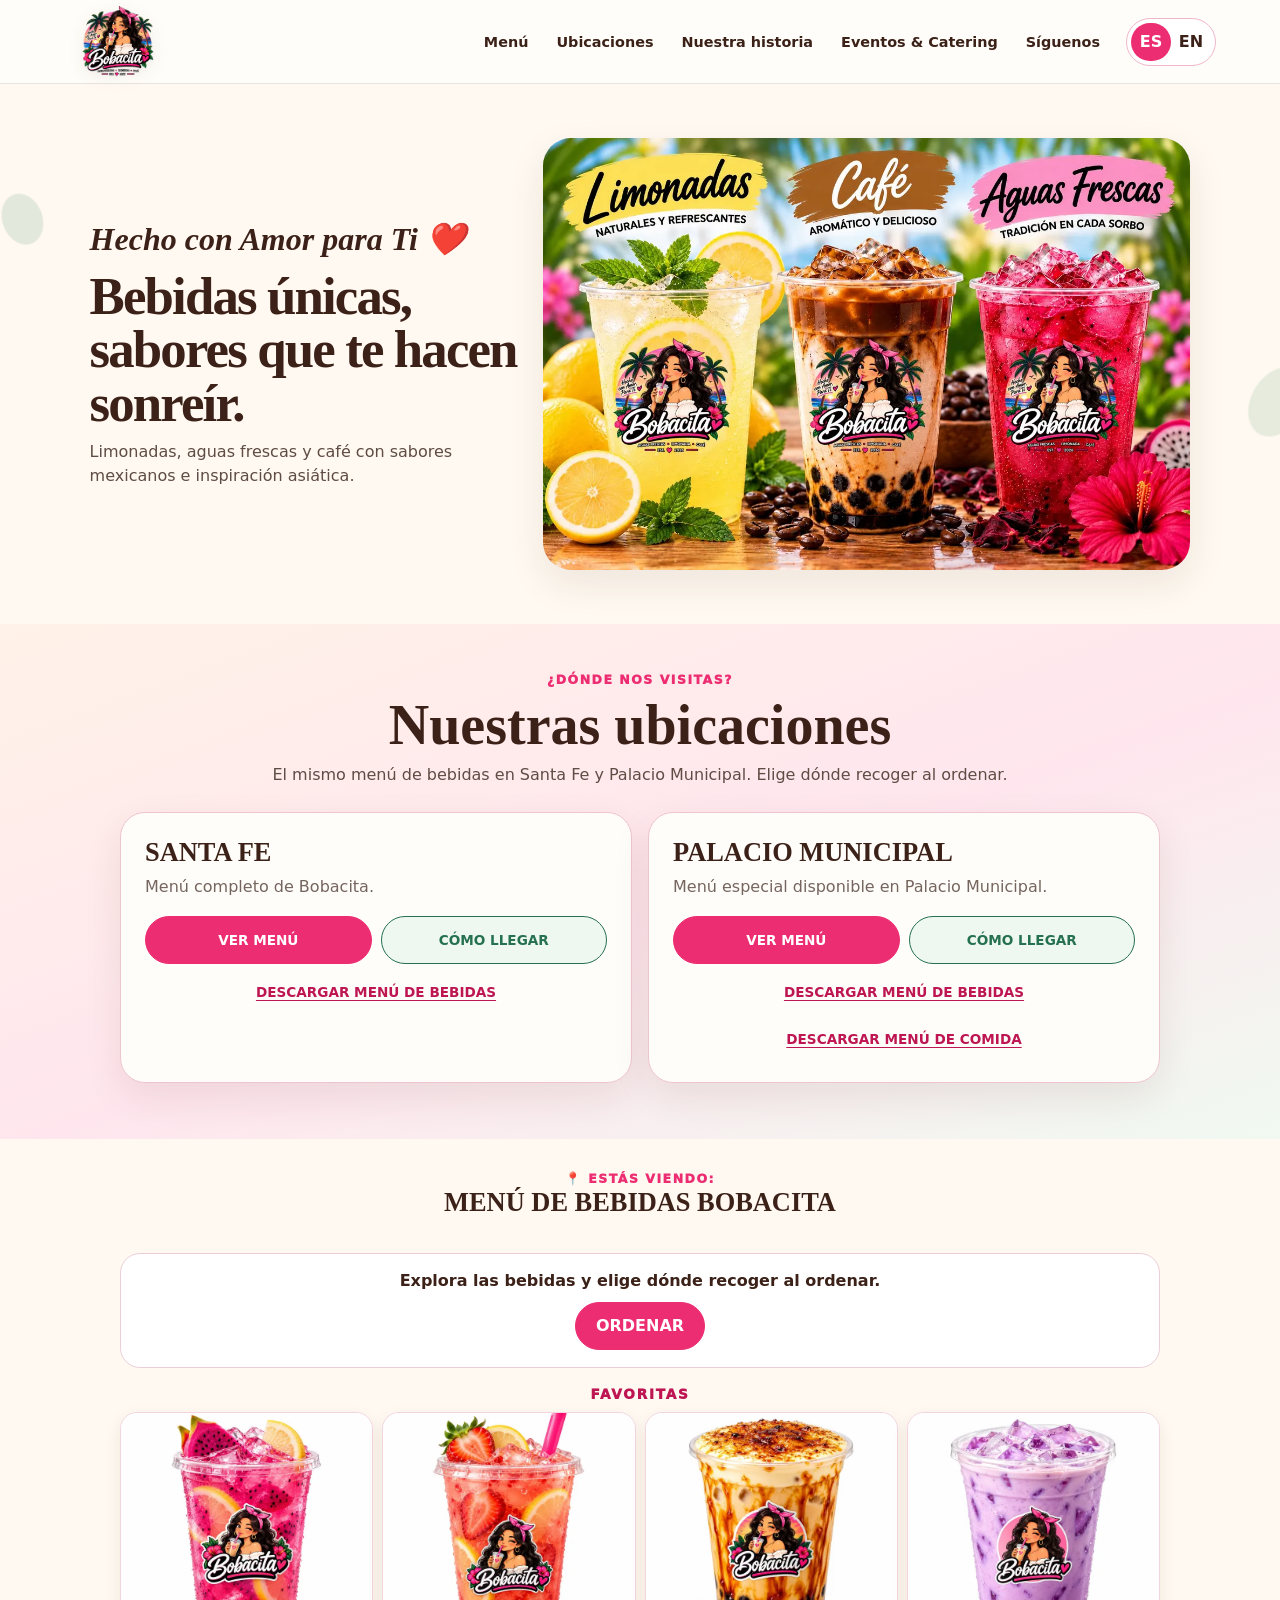
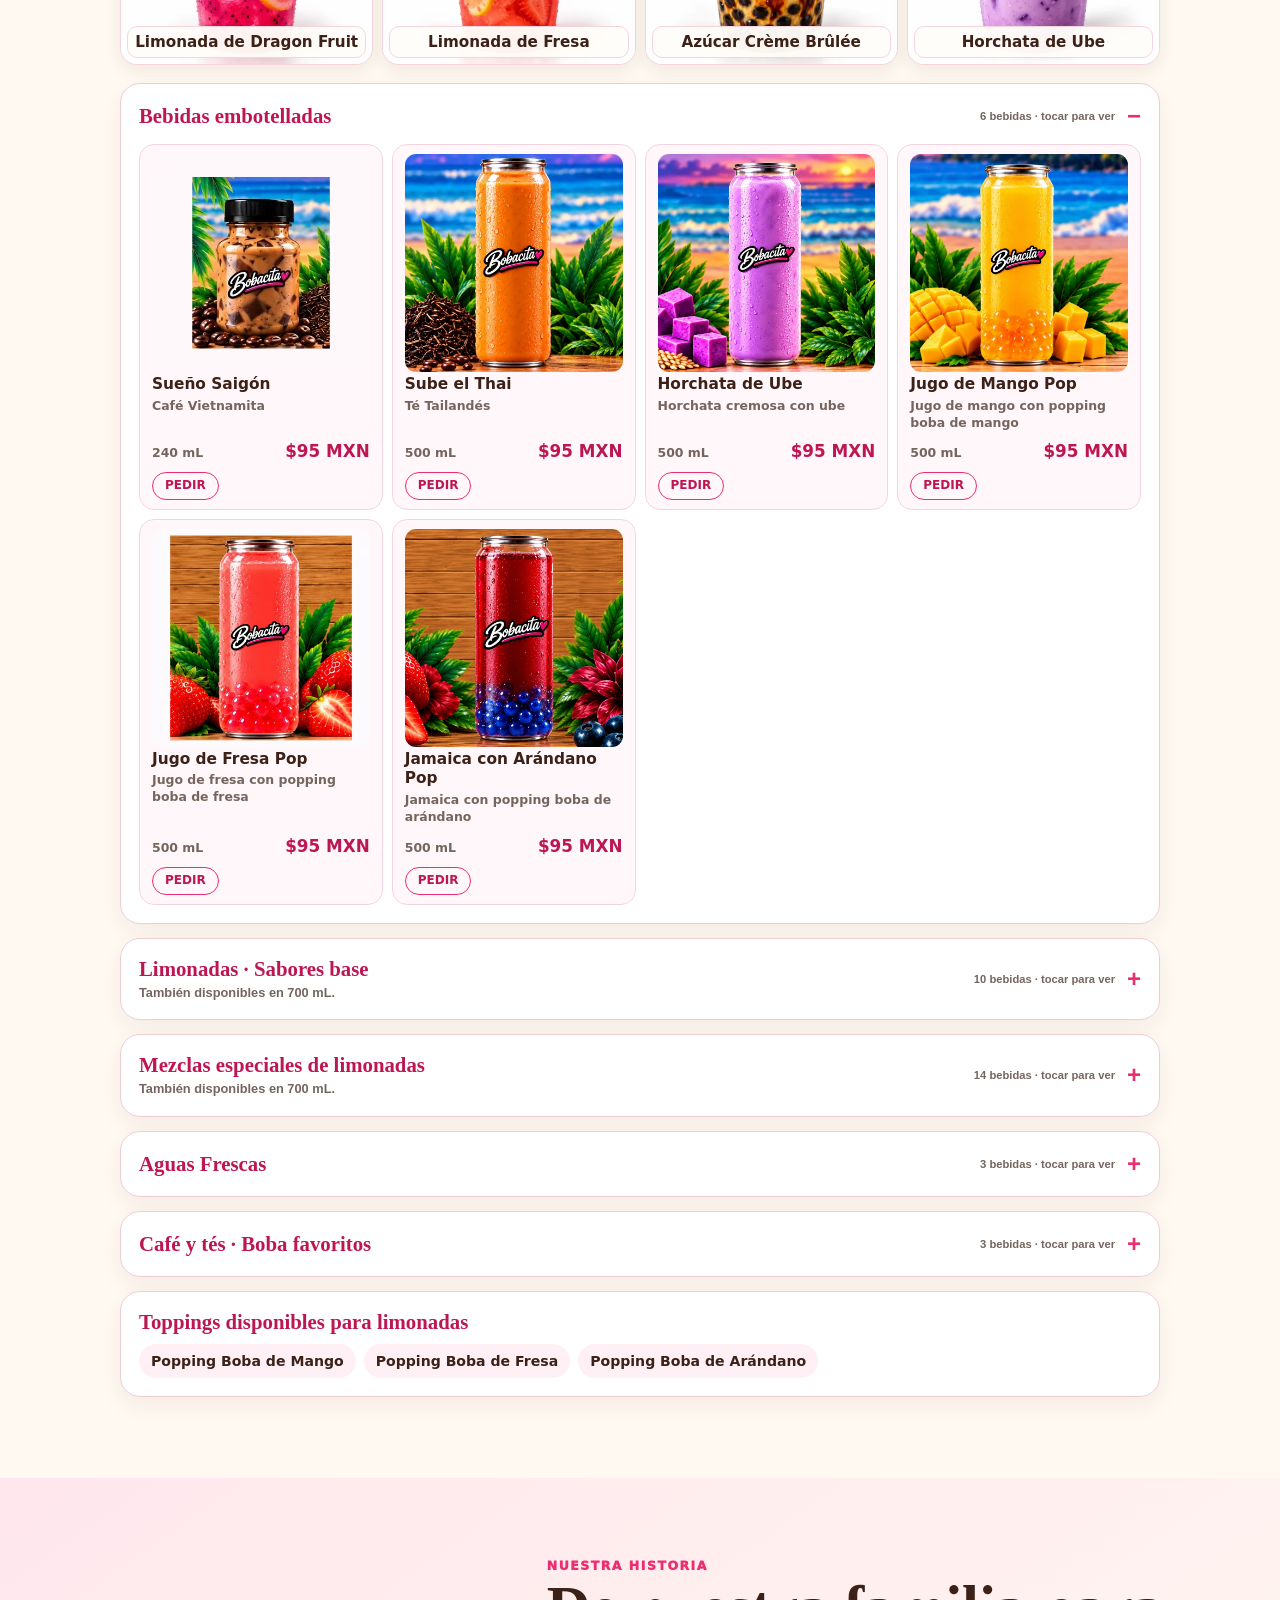
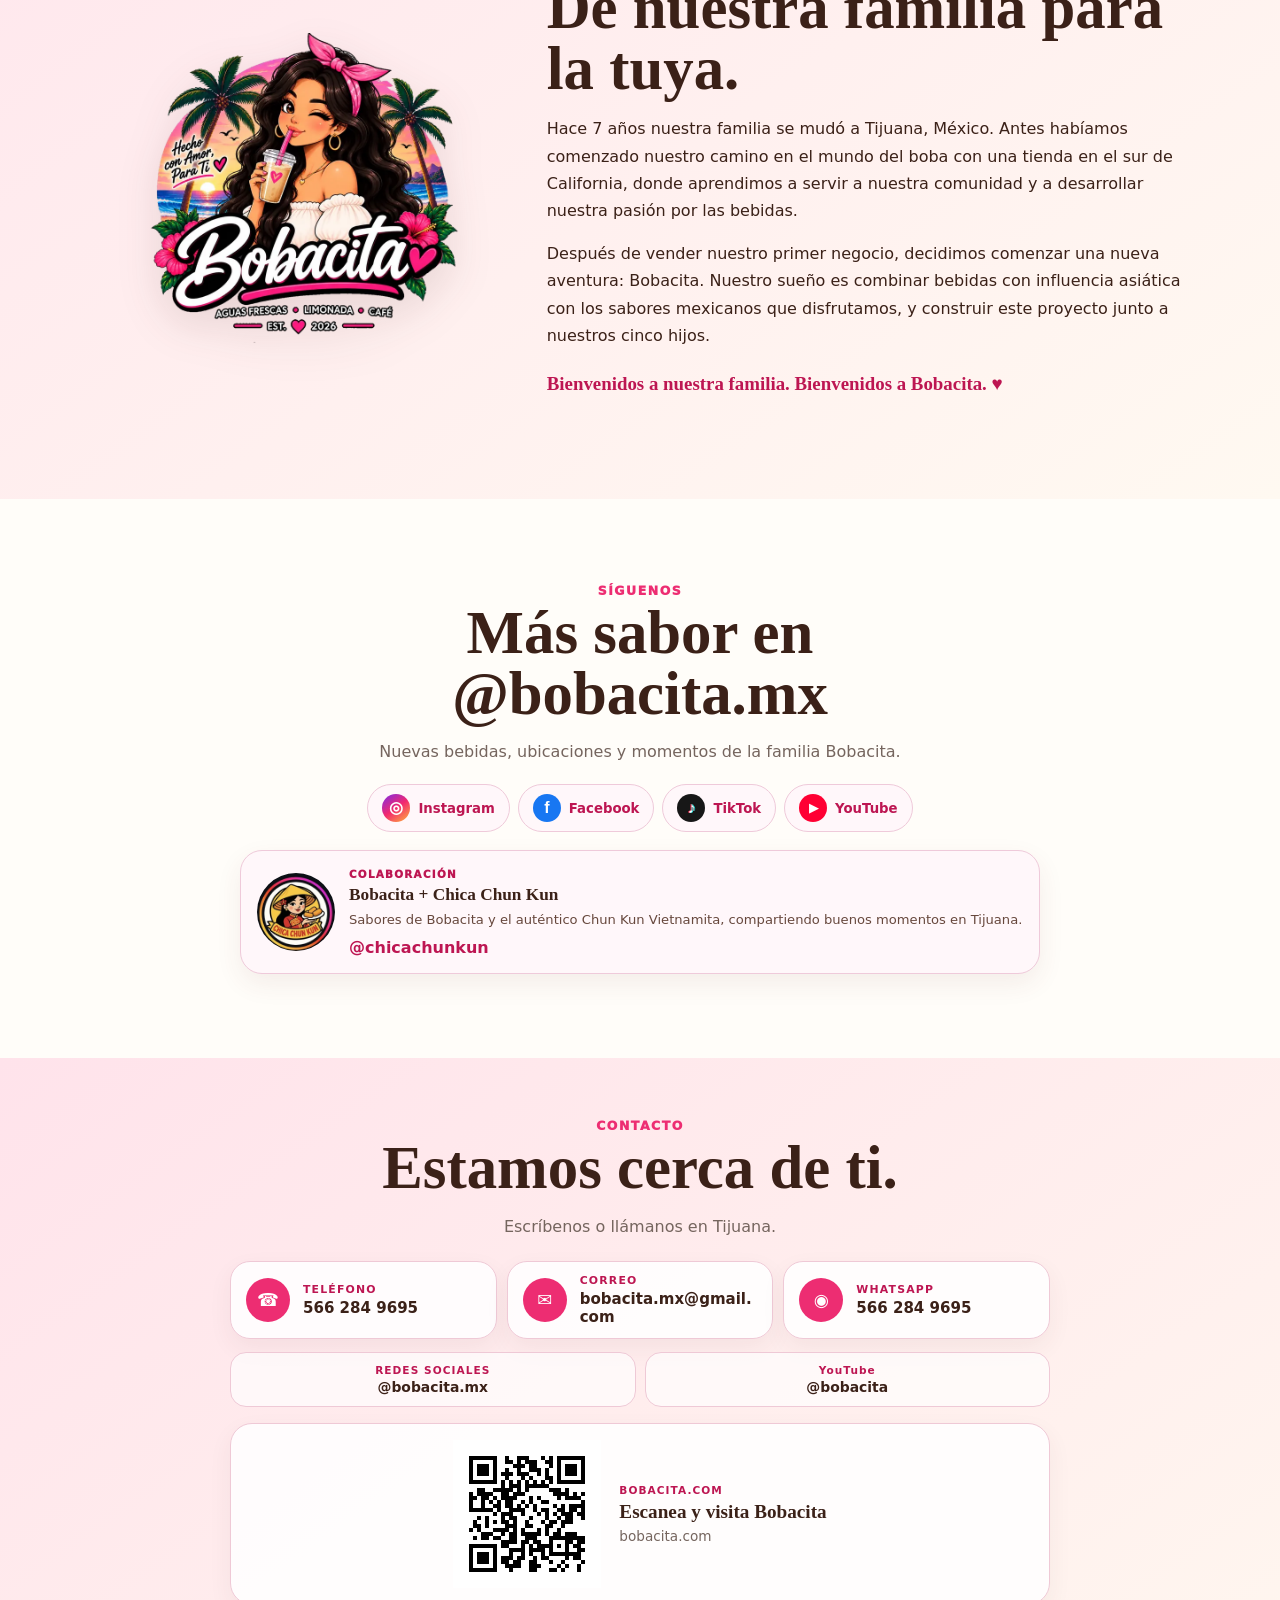
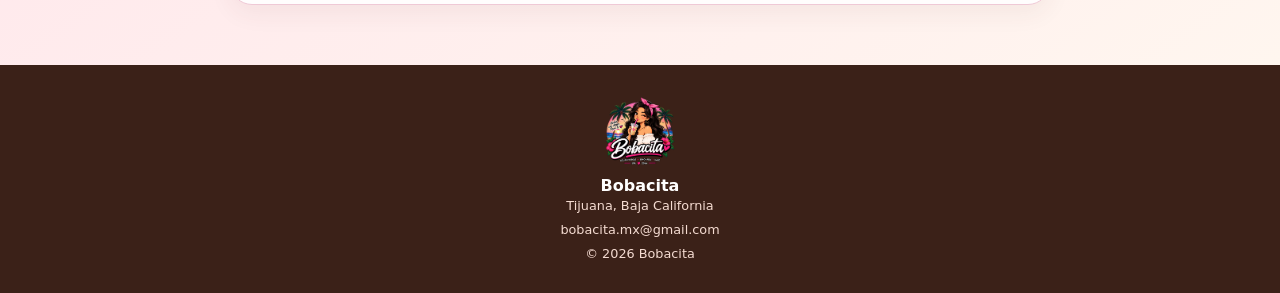
==== commit 4f4450ed: "Refresh menu data cache on Bobacita site" ====
--- a/index.html
+++ b/index.html
@@ -754,7 +754,7 @@
     </section>
   </div>
 
-  <script src="locations.js?v=20261108-shared-menu" defer></script>
+  <script src="locations.js?v=20261110-drinks-berry-azul" defer></script>
   <script src="script.js?v=20261108-shared-menu" defer></script>
 </body>
 </html>
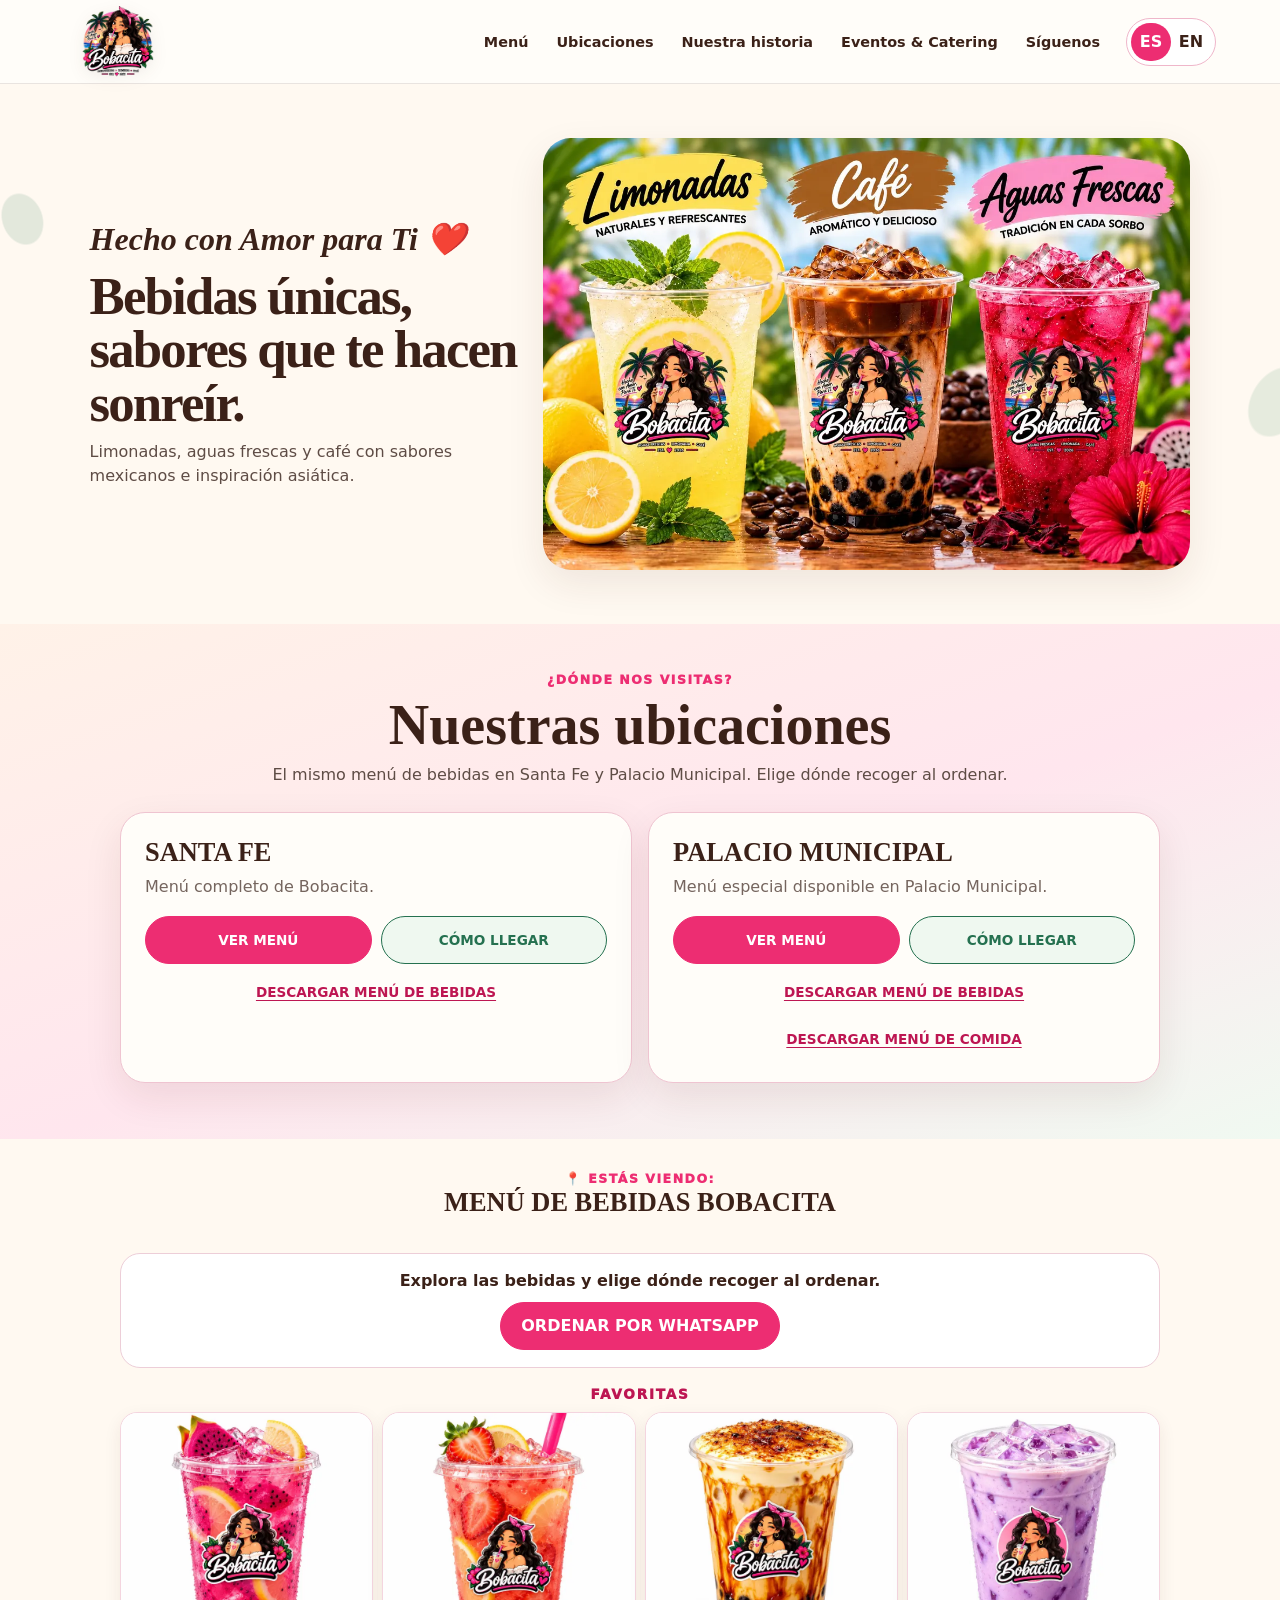
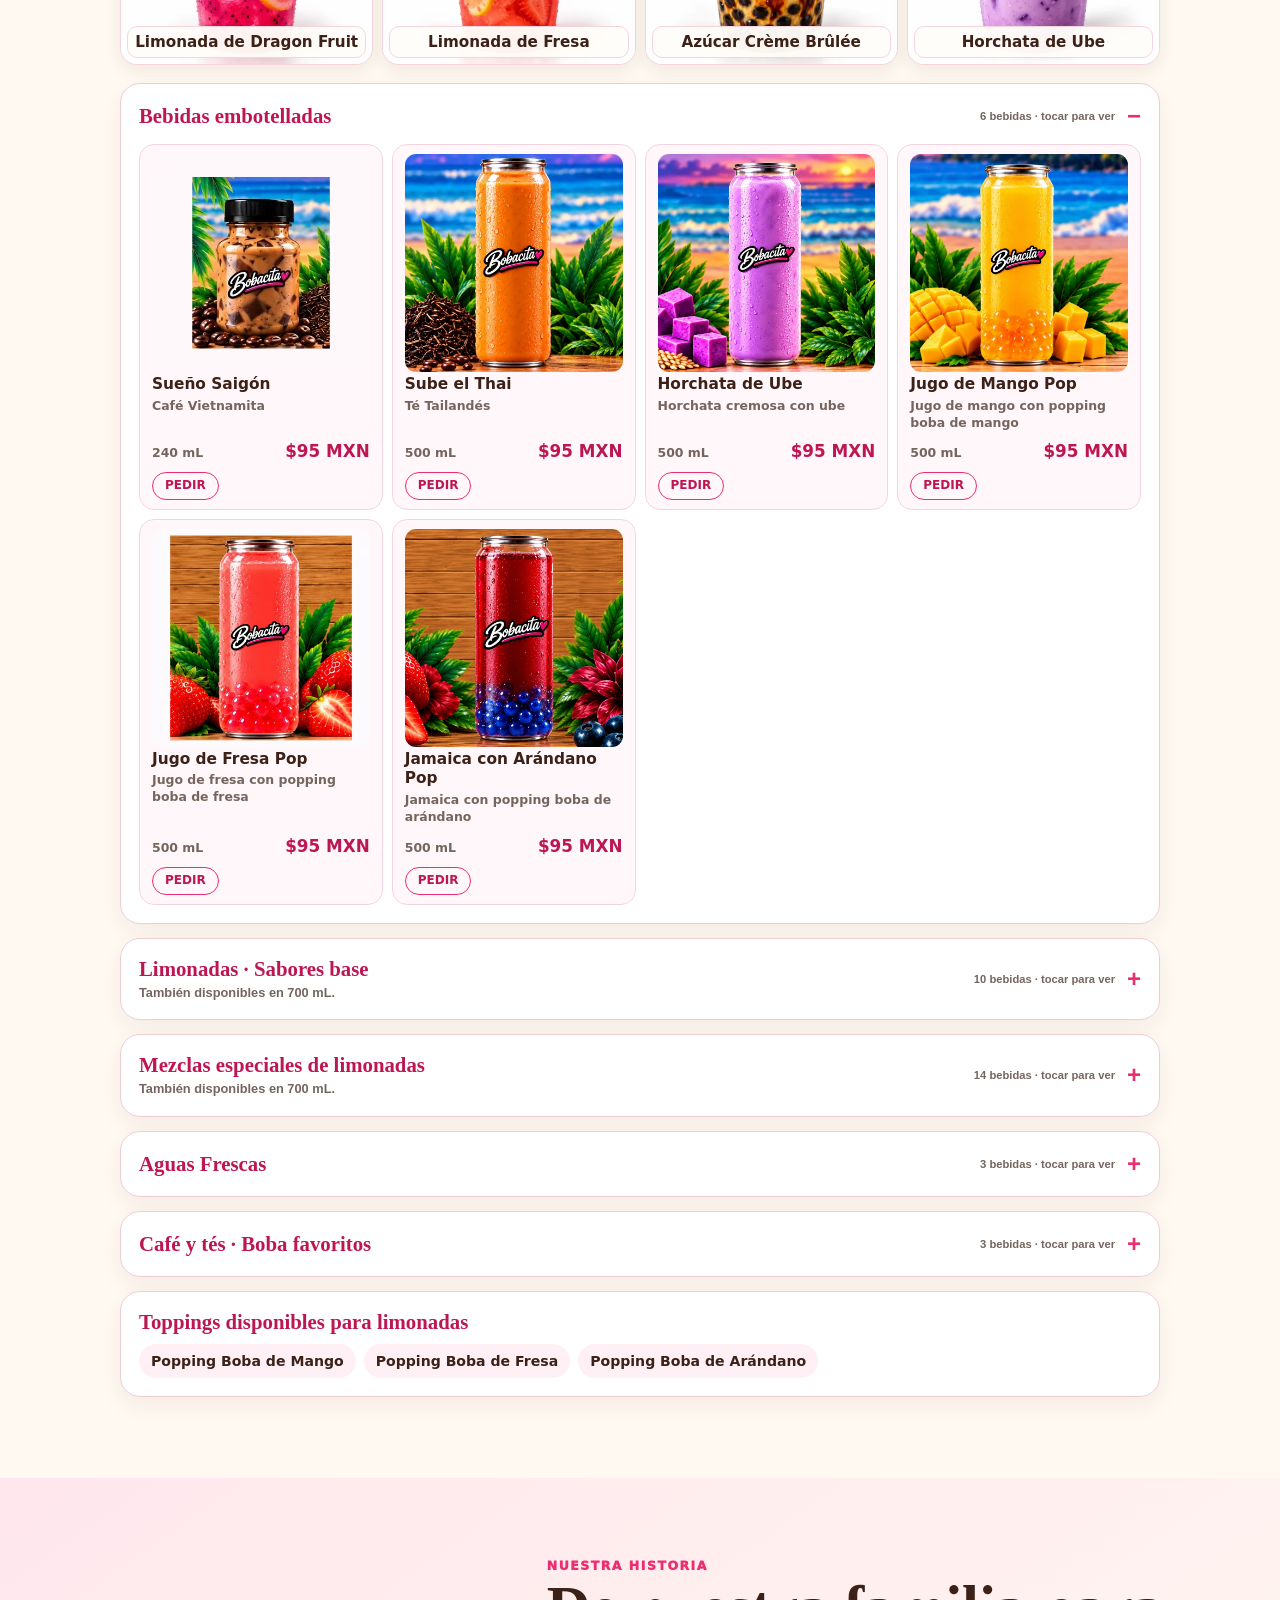
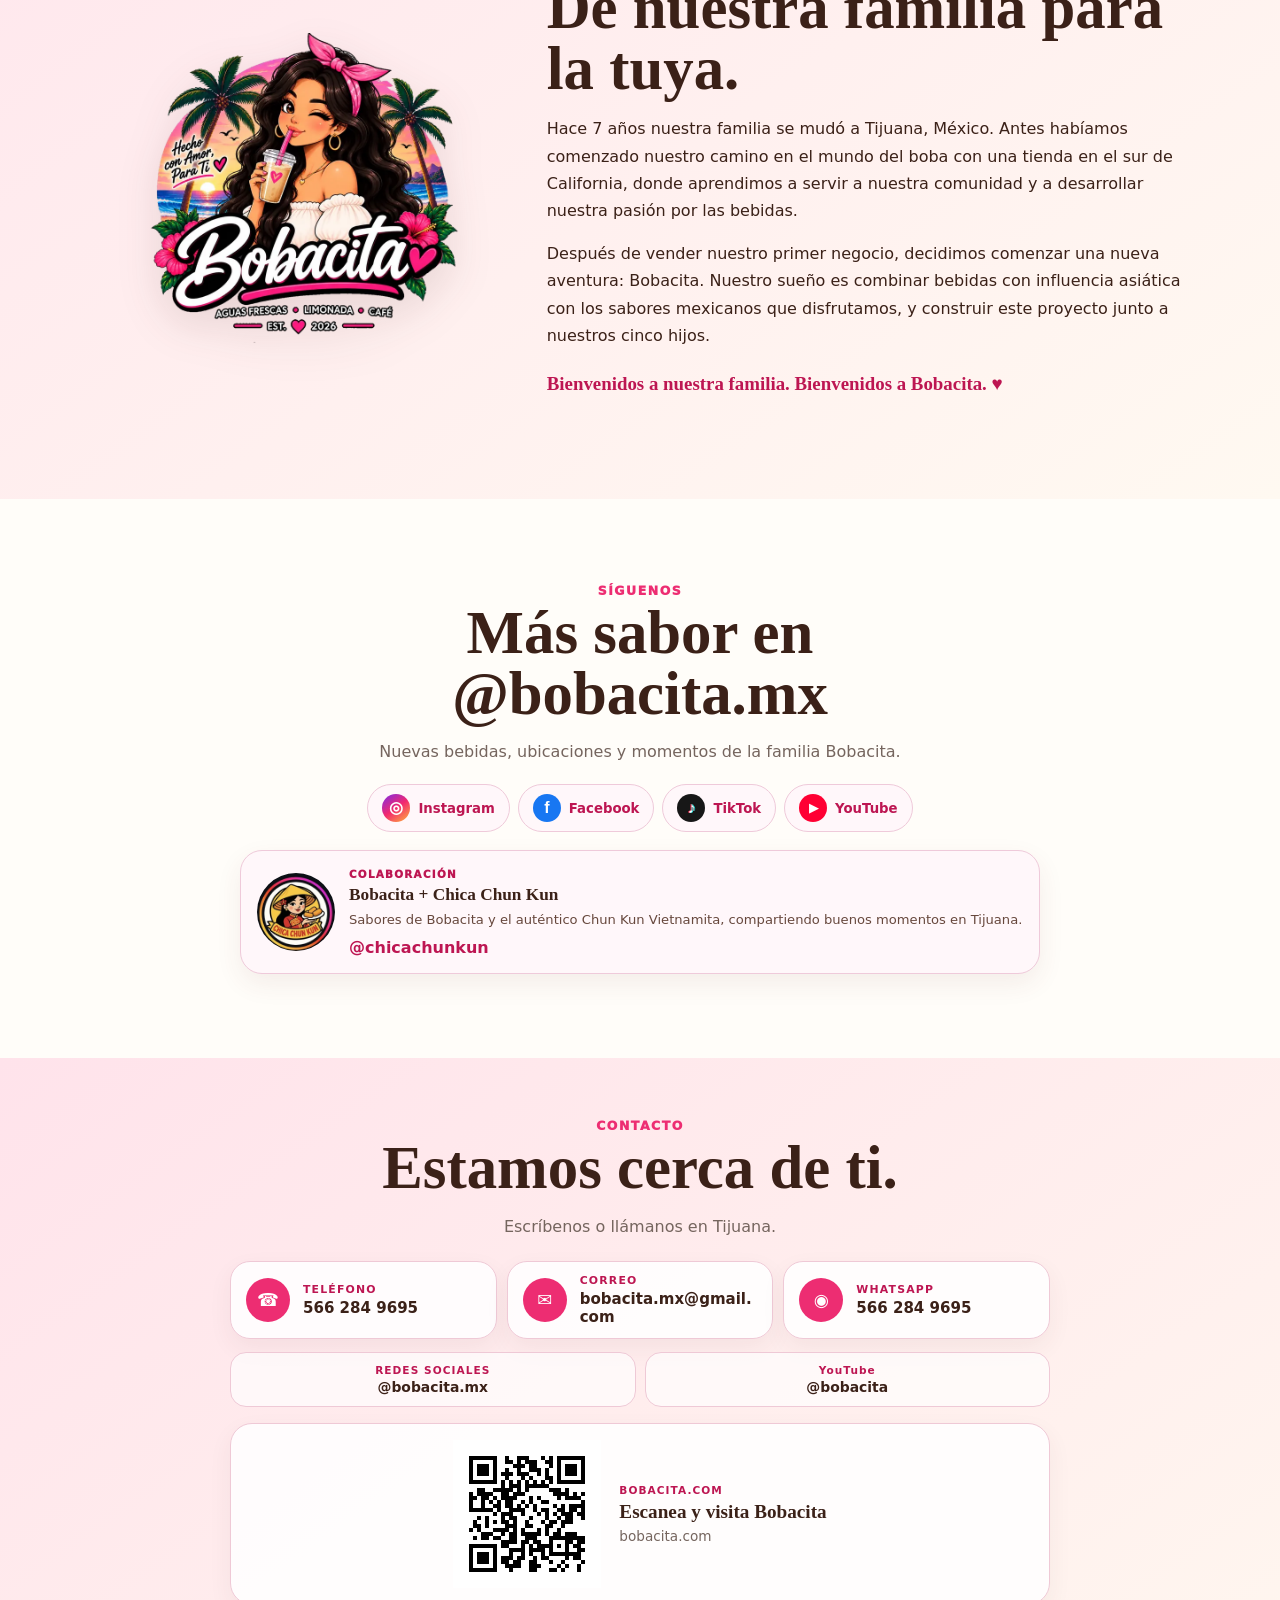
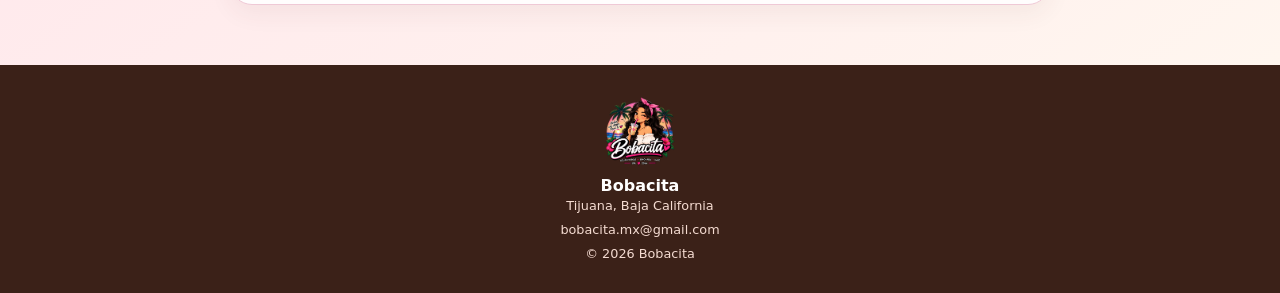
==== commit eecd3544: "Correct Berry Azul to blue raspberry and raspberry" ====
--- a/index.html
+++ b/index.html
@@ -510,7 +510,7 @@
         </summary>
         <div class="mix-grid">
           <article><h4>Fresa Tropical</h4><p data-i18n="mix_fresa_tropical">fresa + mango + limonada</p></article>
-          <article><h4>Berry Azul</h4><p data-i18n="mix_berry_azul">arándano + frambuesa + limonada</p></article>
+          <article><h4>Berry Azul</h4><p data-i18n="mix_berry_azul">frambuesa azul + frambuesa + limonada</p></article>
           <article><h4>Lavanda Berry</h4><p data-i18n="mix_lavanda_berry">lavanda + arándano + limonada</p></article>
           <article><h4>Mango Fresco</h4><p data-i18n="mix_mango_fresco">mango + limonada + Tajín</p></article>
           <article><h4>Berry Rosa</h4><p data-i18n="mix_berry_rosa">fresa + frambuesa + limonada</p></article>
@@ -754,7 +754,7 @@
     </section>
   </div>
 
-  <script src="locations.js?v=20261110-drinks-berry-azul" defer></script>
-  <script src="script.js?v=20261108-shared-menu" defer></script>
+  <script src="locations.js?v=20261110-blue-raspberry" defer></script>
+  <script src="script.js?v=20261110-blue-raspberry" defer></script>
 </body>
 </html>
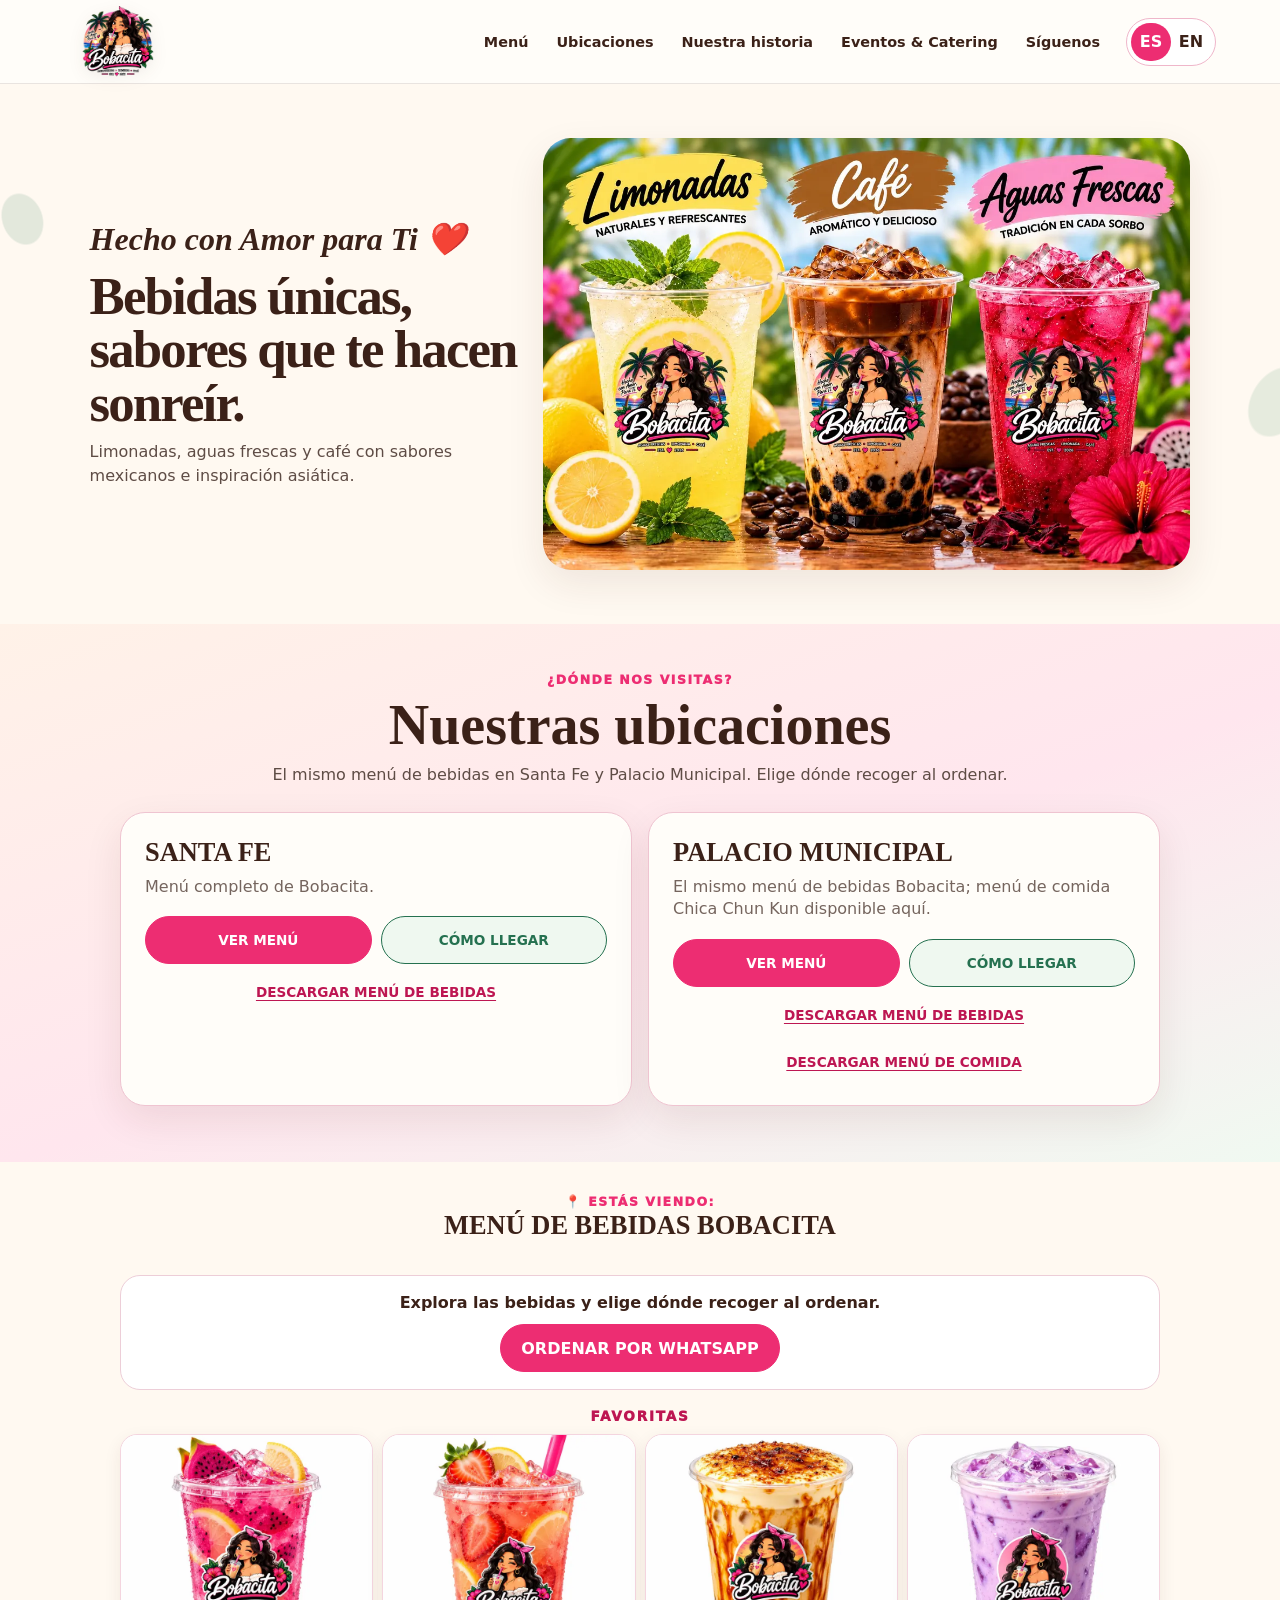
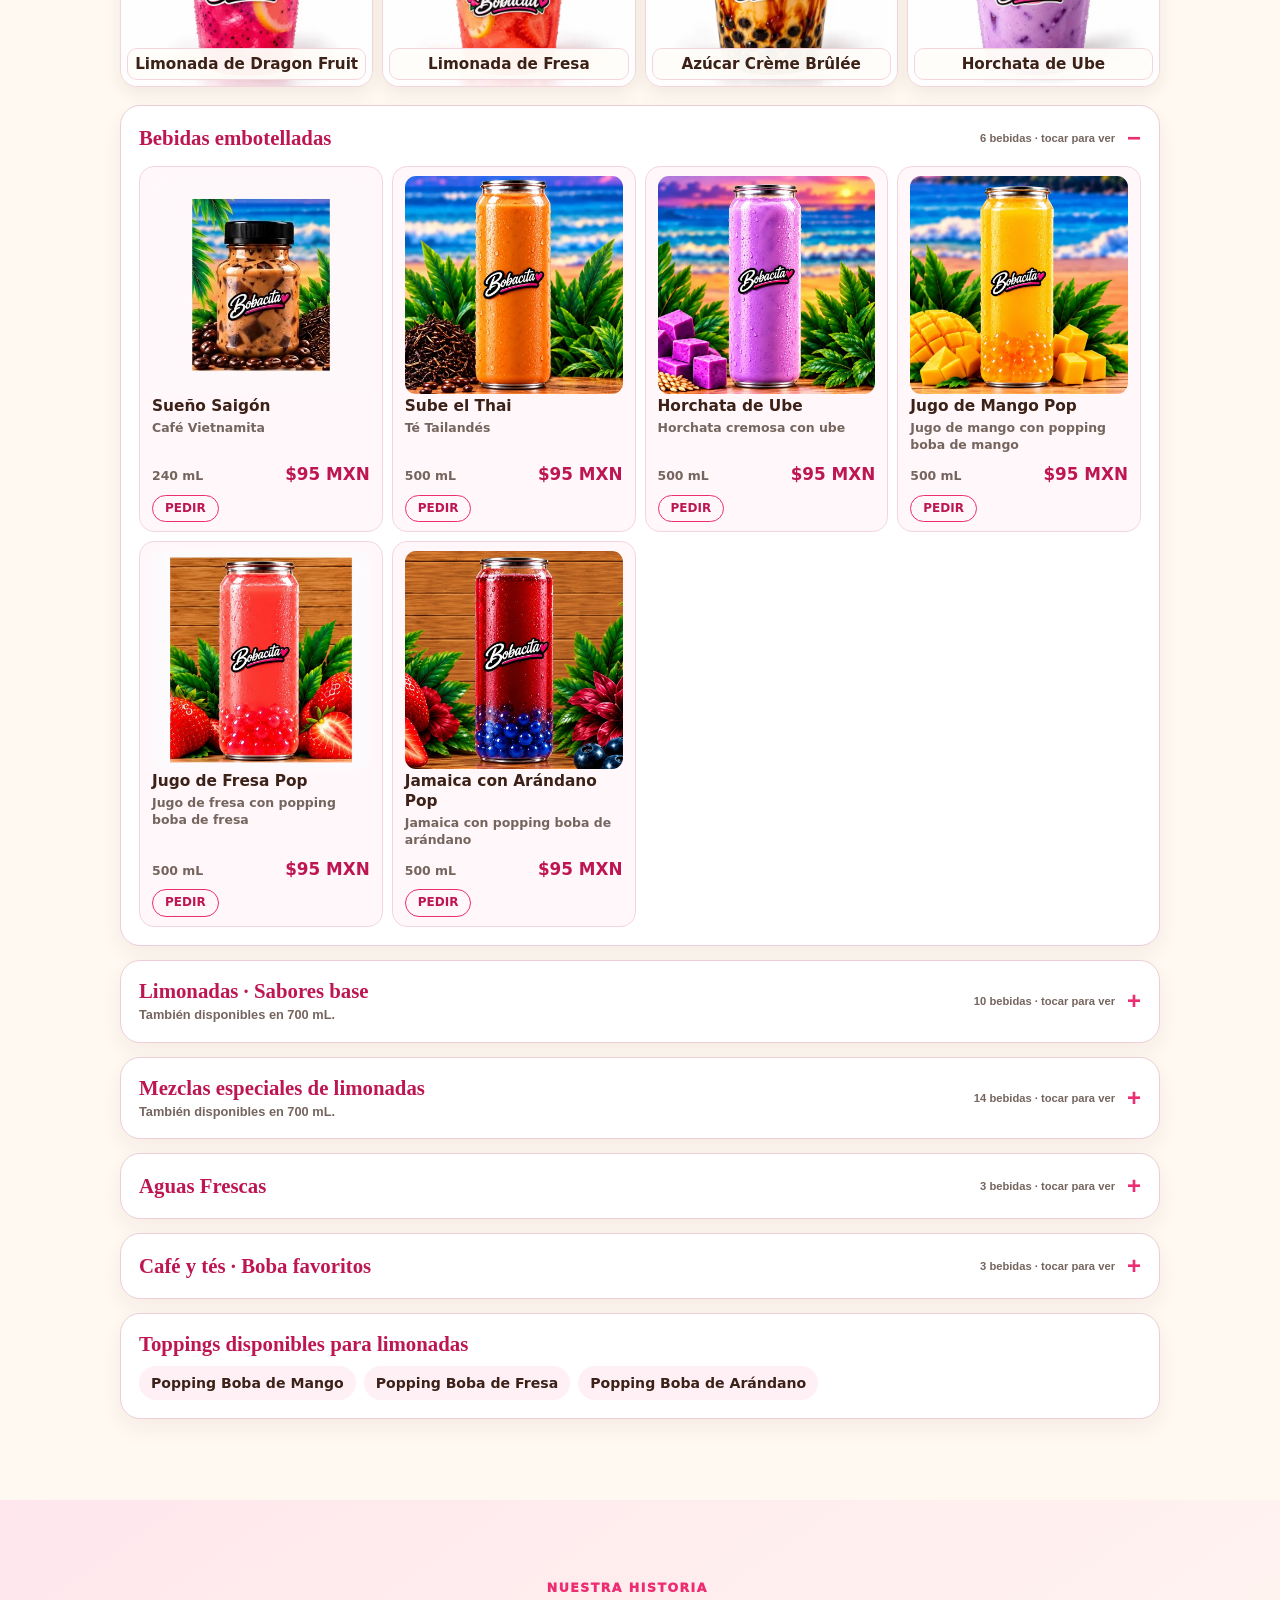
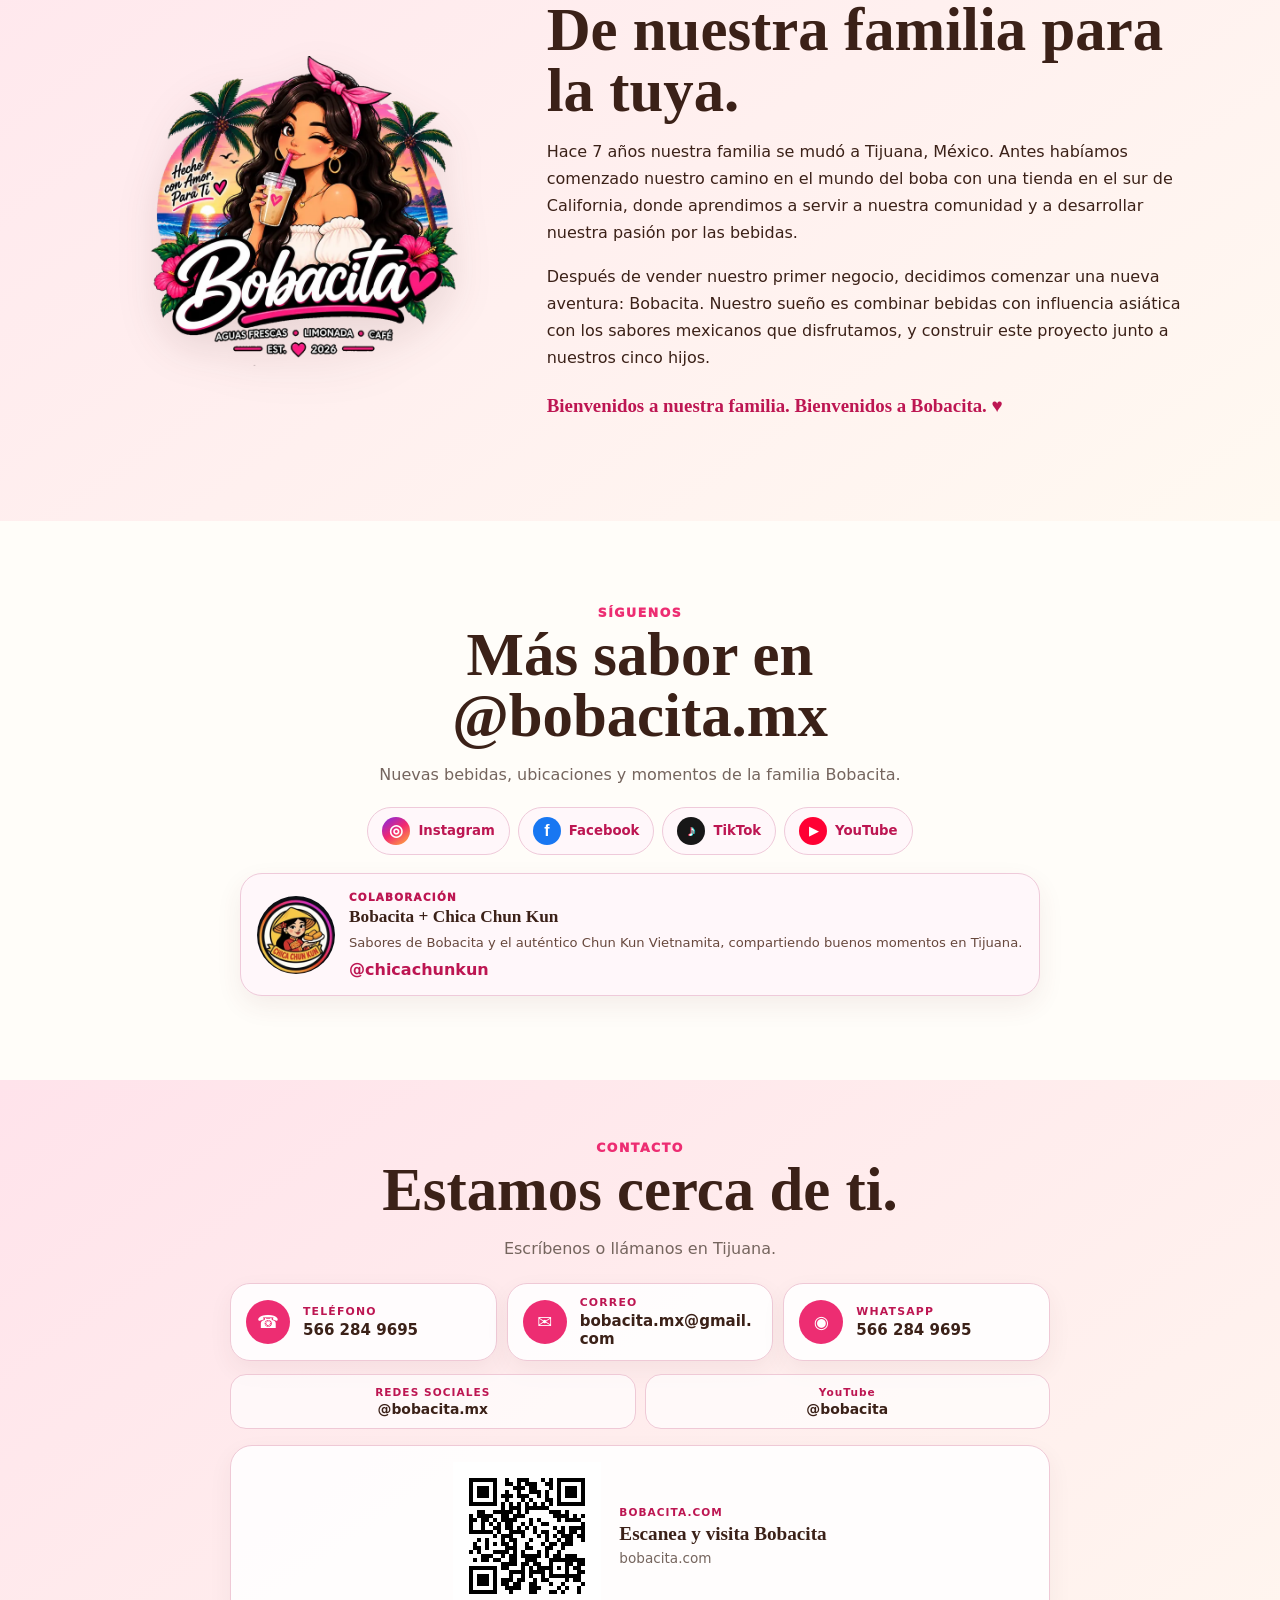
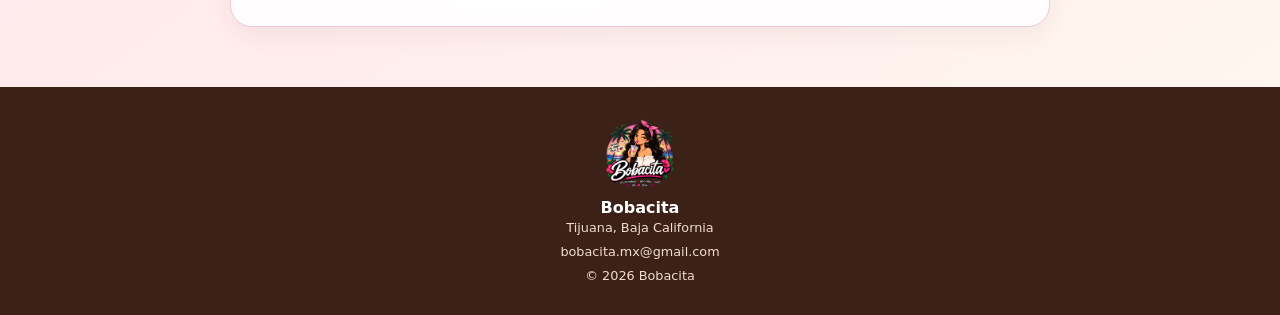
==== commit 5992107e: "Share Bobacita drinks PDF across both locations" ====
--- a/index.html
+++ b/index.html
@@ -182,16 +182,23 @@
 .tajin-note{max-width:820px;margin:14px auto 0;color:var(--muted);font-size:.78rem;line-height:1.45}
 
 .promo-modal[hidden]{display:none}
+.city-limited[hidden]{display:none}
+.city-limited{display:grid;grid-template-columns:minmax(0,250px) 1fr;gap:22px;align-items:center;max-width:920px;margin:22px auto;padding:16px;border:1px solid #efb5ca;border-radius:24px;background:linear-gradient(130deg,#f6ffe9,#fff0f5);box-shadow:var(--shadow);scroll-margin-top:104px}
+.city-limited img{width:100%;max-height:310px;object-fit:contain;border-radius:16px}
+.city-limited-copy p:first-child{color:var(--pink-dark);font-size:.78rem;font-weight:950;letter-spacing:.06em}
+.city-limited-copy h2{margin:6px 0 10px;font-family:Georgia,serif;font-size:clamp(1.65rem,4vw,2.6rem);line-height:1.08}
+.city-limited-copy p:last-child{line-height:1.5}
+@media(max-width:620px){.city-limited{grid-template-columns:1fr;text-align:center}.city-limited img{max-height:400px}}
 .promo-modal{position:fixed;z-index:100;inset:0;display:grid;place-items:center;padding:16px}
 .promo-backdrop{position:absolute;inset:0;background:rgba(44,24,18,.62);backdrop-filter:blur(5px)}
-.promo-dialog{position:relative;width:min(92vw,520px);max-height:calc(100dvh - 32px);overflow:hidden;border:1px solid rgba(237,45,114,.24);border-radius:26px;background:#2d1a14;box-shadow:0 24px 70px rgba(48,23,17,.3)}
+.promo-dialog{position:relative;width:min(92vw,520px);max-height:calc(100dvh - 32px);overflow:auto;border:1px solid rgba(237,45,114,.24);border-radius:26px;background:#fff9f1;box-shadow:0 24px 70px rgba(48,23,17,.3)}
 .promo-image{display:grid;min-height:0;place-items:center;overflow:hidden;background:#2d1a14}
-.promo-image img{width:100%;height:auto;max-height:calc(100dvh - 32px);object-fit:contain}
+.promo-image img{width:100%;height:auto;max-height:calc(100dvh - 115px);object-fit:contain}
 .promo-close{position:absolute;z-index:2;top:10px;right:10px;display:grid;width:44px;height:44px;place-items:center;border:1px solid rgba(59,33,24,.12);border-radius:50%;background:rgba(255,253,249,.96);color:var(--brown);box-shadow:0 5px 15px rgba(59,33,24,.14);font-size:1.55rem;line-height:1;cursor:pointer}
-.promo-actions{position:absolute;z-index:1;inset:0;pointer-events:none}
-.promo-primary,.promo-secondary{position:absolute;left:30%;width:40%;height:8.2%;padding:0;border:0;border-radius:999px;background:transparent;color:transparent;font-size:0;cursor:pointer;pointer-events:auto}
-.promo-primary{top:79.5%}
-.promo-secondary{top:87.7%}
+.promo-actions{display:flex;flex-wrap:wrap;justify-content:center;gap:10px;padding:12px}
+.promo-actions .promo-label{width:100%;margin:0;color:var(--pink-dark);font-size:.78rem;font-weight:950;letter-spacing:.06em;text-align:center}
+.promo-primary,.promo-secondary{min-height:44px;padding:0 16px;border:1px solid var(--pink);border-radius:999px;background:var(--pink);color:white;font-size:.82rem;font-weight:900;cursor:pointer}
+.promo-secondary{background:white;color:var(--pink-dark)}
 .visually-hidden{position:absolute!important;width:1px!important;height:1px!important;padding:0!important;margin:-1px!important;overflow:hidden!important;clip:rect(0,0,0,0)!important;white-space:nowrap!important;border:0!important}
 .promo-close:focus-visible,.promo-primary:focus-visible,.promo-secondary:focus-visible{outline:3px solid rgba(37,113,80,.4);outline-offset:3px}
 html.promo-open,html.promo-open body{overflow:hidden;overscroll-behavior:none}
@@ -398,6 +405,14 @@
         <p data-i18n="pickup_intro">Explora las bebidas y elige dónde recoger al ordenar.</p>
         <button type="button" id="choose-pickup" data-i18n="municipal_order_whatsapp">ORDENAR POR WHATSAPP</button>
       </div>
+      <section class="city-limited" id="city-limited" hidden aria-labelledby="city-limited-title">
+        <img src="assets/web/matcha-limited-city-hall-20261125.jpeg" width="1103" height="1426" alt="Bobacita Matcha Latte y Strawberry Matcha" loading="lazy" decoding="async">
+        <div class="city-limited-copy">
+          <p data-i18n="limited_kicker">EDICIÓN LIMITADA · PALACIO MUNICIPAL</p>
+          <h2 id="city-limited-title" data-i18n="limited_title">Matcha Latte + Strawberry Matcha</h2>
+          <p data-i18n="limited_description">Dos bebidas cremosas y refrescantes para disfrutar en Palacio Municipal.</p>
+        </div>
+      </section>
       <div id="municipal-favorites" class="municipal-favorites" hidden></div>
       <div id="municipal-products" class="municipal-products"></div>
       <div class="municipal-order-again" id="municipal-order-again" hidden>
@@ -743,18 +758,19 @@
     <section class="promo-dialog" role="dialog" aria-modal="true" aria-labelledby="promo-title" aria-describedby="promo-description">
       <button class="promo-close" type="button" data-promo-dismiss="dismiss" aria-label="Cerrar promoción" data-i18n-aria="promo_close">×</button>
       <div class="promo-image">
-        <img src="assets/web/brown-sugar-promo-logo-2026.jpg" width="1145" height="1374" alt="Promoción Bobacita Azúcar Brown Sugar Crème Brûlée con bebida completa, crème brûlée, azúcar morena y boba" decoding="async">
+        <img src="assets/web/matcha-limited-city-hall-20261125.jpeg" width="1103" height="1426" alt="Bobacita Matcha Latte y Strawberry Matcha, especial por tiempo limitado en Palacio Municipal" decoding="async">
       </div>
       <div class="promo-actions">
-        <h2 class="visually-hidden" id="promo-title">Brown Sugar Crème Brûlée</h2>
-        <p class="visually-hidden" id="promo-description" data-i18n="promo_description">Cremoso, dulce y con ese irresistible sabor a azúcar morena y crème brûlée. 🤎</p>
-        <button class="promo-primary" type="button" data-promo-target="#featured-drink" data-i18n="promo_view_drink">VER BEBIDA</button>
-        <button class="promo-secondary" type="button" data-promo-target="#menu" data-i18n="promo_view_menu">VER MENÚ COMPLETO</button>
+        <h2 class="visually-hidden" id="promo-title" data-i18n="limited_title">Matcha Latte + Strawberry Matcha</h2>
+        <p class="visually-hidden" id="promo-description" data-i18n="limited_description">Dos bebidas cremosas y refrescantes para disfrutar en Palacio Municipal.</p>
+        <p class="promo-label" data-i18n="limited_kicker">EDICIÓN LIMITADA · PALACIO MUNICIPAL</p>
+        <button class="promo-primary" type="button" data-promo-target="#city-limited" data-i18n="promo_view_drink">VER ESPECIAL</button>
+        <button class="promo-secondary" type="button" data-promo-target="#municipal-menu" data-i18n="promo_view_menu">VER MENÚ</button>
       </div>
     </section>
   </div>
 
-  <script src="locations.js?v=20261110-blue-raspberry" defer></script>
-  <script src="script.js?v=20261110-blue-raspberry" defer></script>
+  <script src="locations.js?v=20261125-shared-drinks" defer></script>
+  <script src="script.js?v=20261125-city-matcha" defer></script>
 </body>
 </html>
